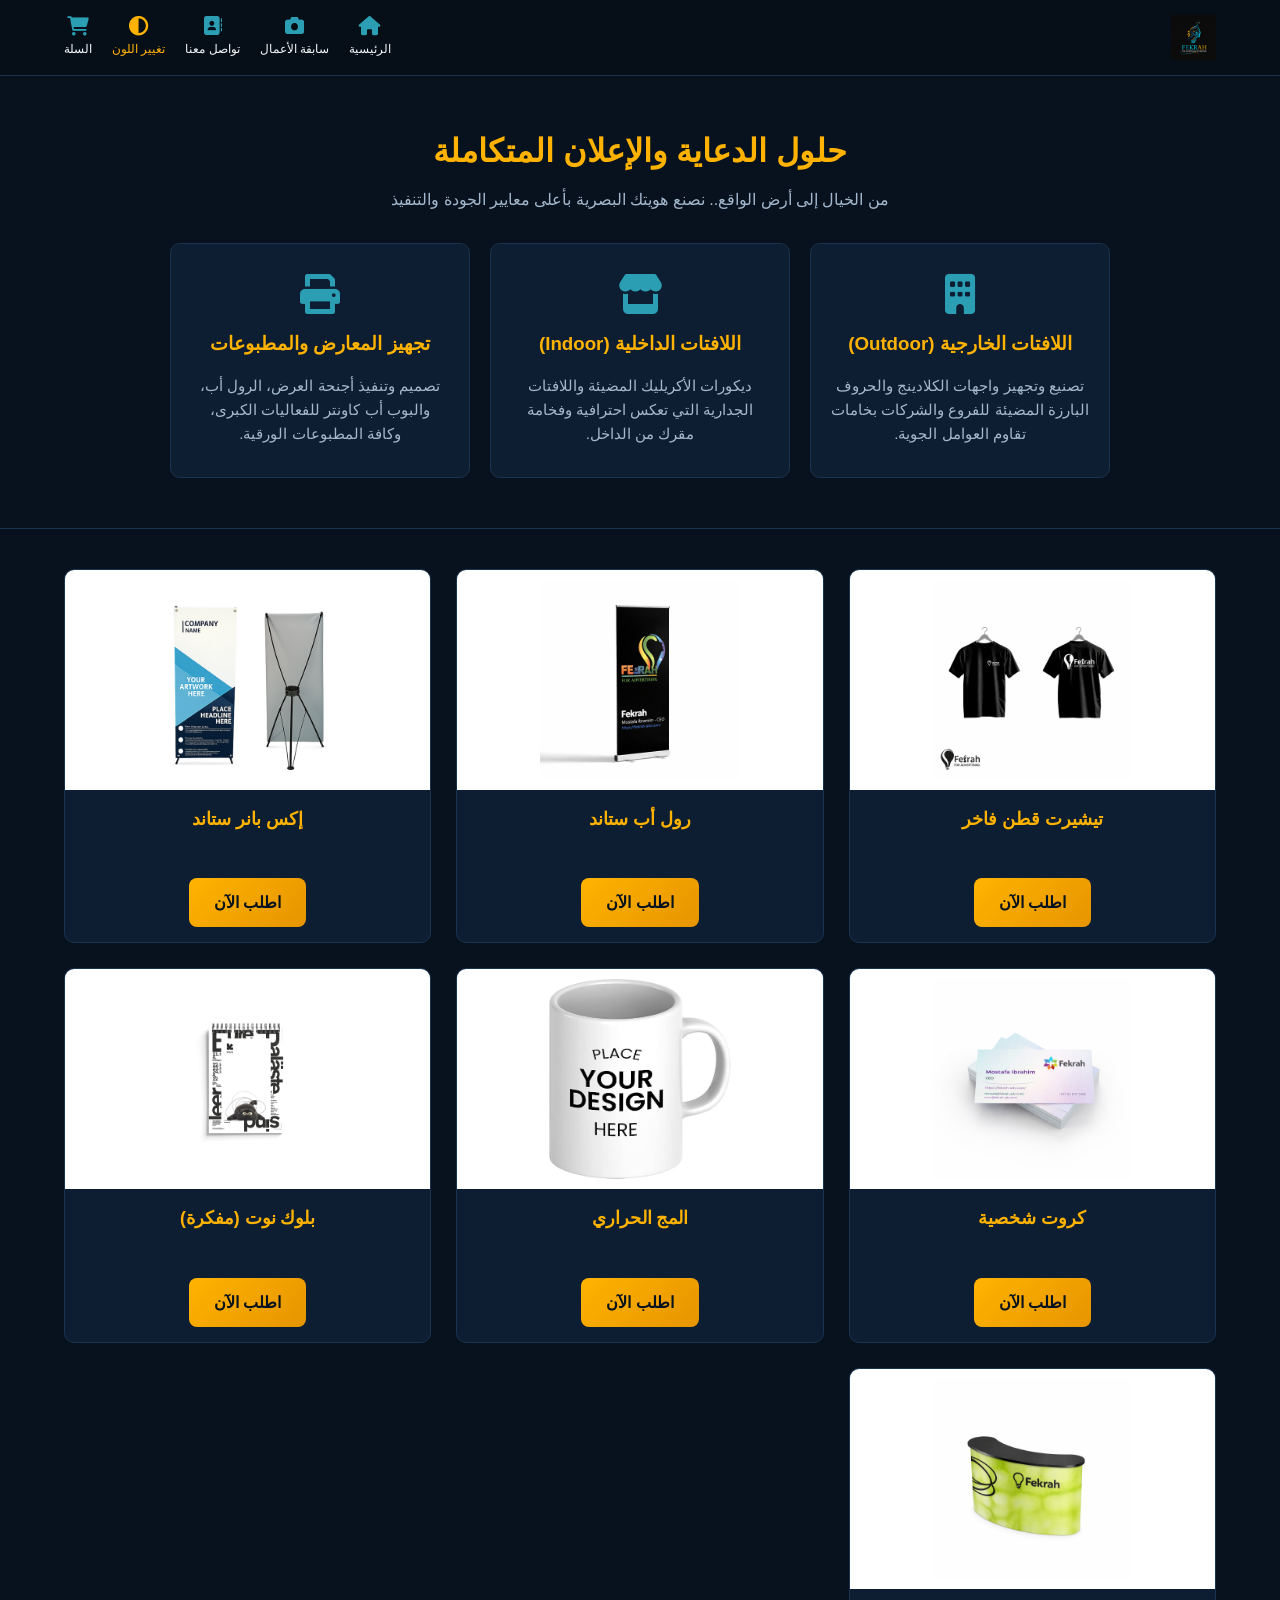
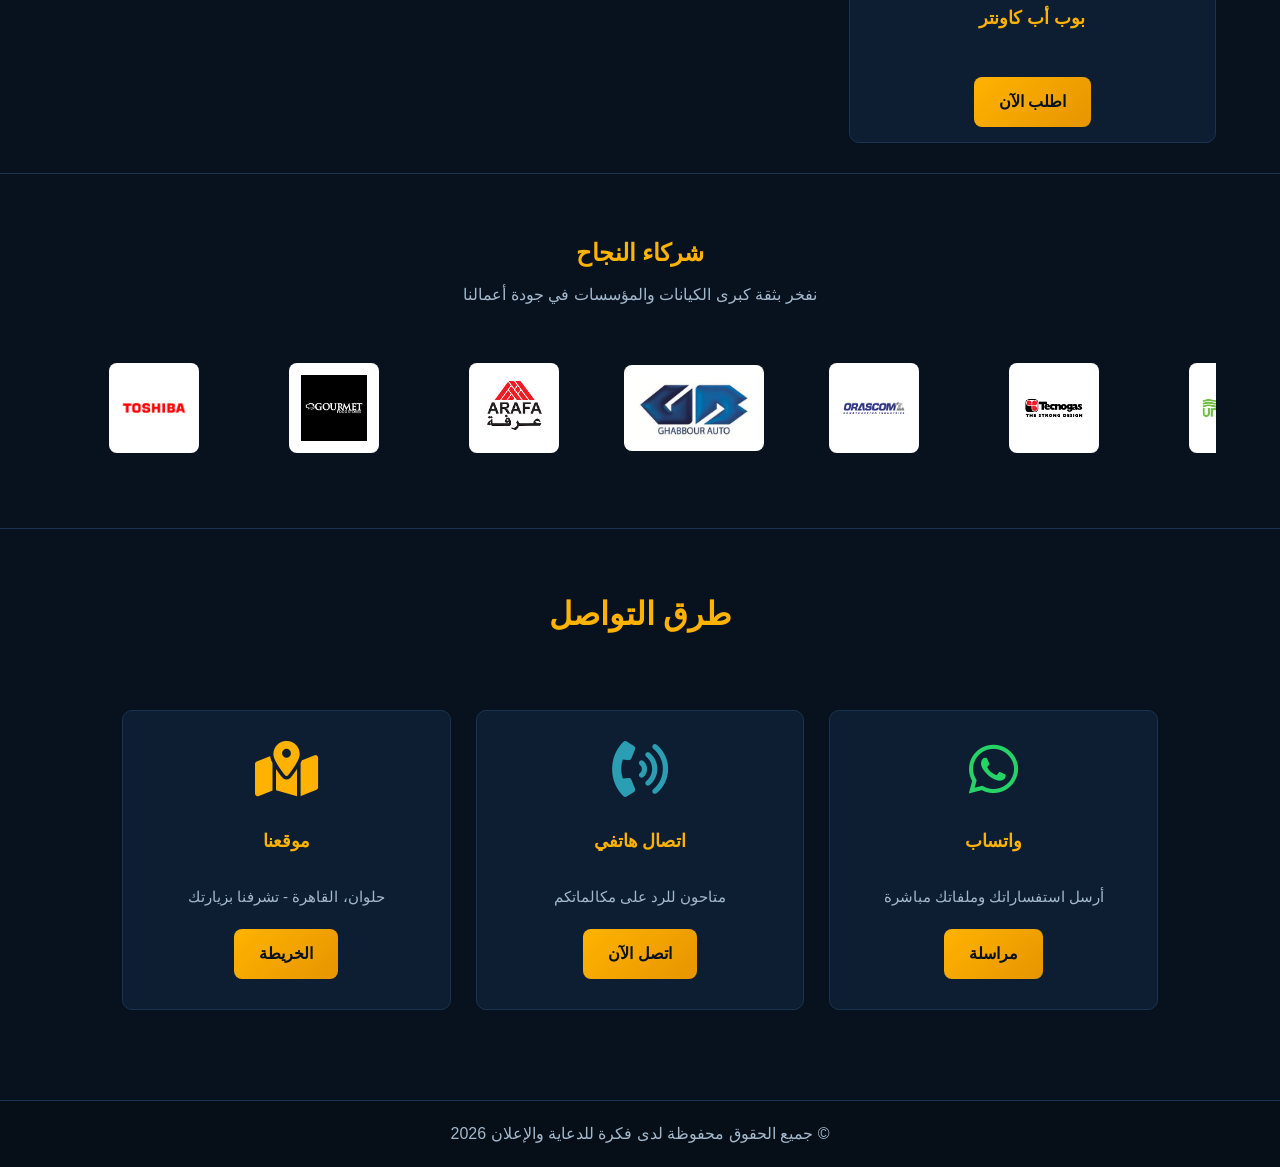
==== index.html @ 1bf5bb42 "Update index.html" ====
<!DOCTYPE html>
<html lang="ar" dir="rtl">
<head>
    <meta charset="UTF-8">
    <meta name="viewport" content="width=device-width, initial-scale=1.0">
    <meta name="description" content="فكرة للدعاية والإعلان - حلول متكاملة للافتات الخارجية، الداخلية، المطبوعات والهدايا الترويجية في حلوان.">
    <title>فكرة للدعاية والإعلان | حلوان</title>
    
    <link rel="icon" type="image/png" href="logo-main.png">
    
    <link rel="stylesheet" href="https://cdnjs.cloudflare.com/ajax/libs/font-awesome/6.0.0/css/all.min.css">
    <link rel="stylesheet" href="assets/styles/style.css">
    <style>
        :root {
            --bg-primary: #08121e;      /* كحلي ليلي فخم للخلفية الأساسية */
            --bg-card: #0d1e32;         /* أزرق ملكي داكن للبطاقات والأقسام */
            --border-color: #1a3350;    /* حدود كحلية متناسقة */
            --gold-main: #ffb300;       /* الذهبي العنبري للعناوين والأزرار */
            --gold-hover: #e09e00;      /* ذهبي أغمق عند التمرير */
            --teal-muted: #2b9eb3;      /* تركواز هادئ بديل النيون */
            --text-light: #f4f7f9;      /* أبيض مريح للنصوص */
            --text-muted: #a3b8cc;      /* رمادي مزرق للنصوص الفرعية */
        }

        /* سلاسة التمرير ومنع الانزياح الأفقي */
        html {
            scroll-behavior: smooth;
            max-width: 100%;
            overflow-x: hidden;
        }
        body {
            max-width: 100%;
            overflow-x: hidden;
            background-color: var(--bg-primary) !important;
            color: var(--text-light) !important;
        }

        /* الهيدر وشريط التنقل */
        .header {
            background-color: #060e17 !important;
            border-bottom: 1px solid var(--border-color) !important;
        }
        .nav-link {
            color: var(--text-light) !important;
            transition: 0.3s;
        }
        .nav-link i {
            color: var(--teal-muted) !important;
            transition: 0.3s;
        }
        .nav-link:hover, .nav-link:hover i {
            color: var(--gold-main) !important;
        }
        .cart-badge {
            background-color: var(--gold-main) !important;
            color: #08121e !important;
            font-weight: bold;
        }

        /* إصلاح عرض السلة الجانبية والهيدر على الموبايل */
        .cart-drawer {
            right: -100% !important;
            width: 320px;
            max-width: 85vw;
            background-color: var(--bg-card) !important;
            border-left: 1px solid var(--border-color) !important;
        }
        .cart-drawer.active {
            right: 0 !important;
        }
        @media (max-width: 600px) {
            .header {
                padding: 10px 3%;
            }
            .logo img {
                height: 32px !important;
            }
            .nav-group {
                gap: 10px !important;
            }
            .nav-link {
                font-size: 0.65rem !important;
            }
            .nav-link i {
                font-size: 1rem !important;
            }
        }

        /* تنسيق اللوجو في الهيدر */
        .logo img {
            height: 45px;
            width: auto;
            display: block;
        }

        /* تنسيقات قسم الخدمات الكبرى */
        .core-services {
            padding: 50px 5%;
            background: var(--bg-primary) !important;
            color: var(--text-light) !important;
            text-align: center;
            border-bottom: 1px solid var(--border-color) !important;
        }
        .core-services h2 {
            color: var(--gold-main) !important;
            margin-bottom: 10px;
            font-size: 2rem;
        }
        .core-services .services-container {
            display: flex;
            flex-wrap: wrap;
            justify-content: center;
            gap: 20px;
            margin-top: 30px;
        }
        .service-box, .card {
            background: var(--bg-card) !important;
            border: 1px solid var(--border-color) !important;
            border-radius: 10px;
            transition: 0.3s;
        }
        .service-box {
            padding: 30px 20px;
            width: 300px;
        }
        .service-box:hover, .card:hover {
            border-color: var(--gold-main) !important;
            transform: translateY(-5px);
            box-shadow: 0 8px 25px rgba(255, 179, 0, 0.12);
        }
        .service-box h3, .card h3 {
            color: var(--gold-main) !important;
            margin-bottom: 15px;
        }
        .service-box p, .card p {
            color: var(--text-muted) !important;
            font-size: 0.95rem;
            line-height: 1.6;
        }
        .service-box i {
            font-size: 2.5rem;
            color: var(--teal-muted) !important;
            margin-bottom: 15px;
            transition: 0.3s;
        }
        .service-box:hover i {
            color: var(--gold-main) !important;
        }

        /* الأزرار الرئيسية */
        .btn-main {
            background: linear-gradient(135deg, var(--gold-main), #e69500) !important;
            color: #08121e !important;
            font-weight: bold !important;
            border: none !important;
            transition: 0.3s !important;
        }
        .btn-main:hover {
            background: var(--teal-muted) !important;
            color: #ffffff !important;
        }

        /* ضبط حركة شريط شركاء النجاح */
        @keyframes marqueeClients {
            0% { transform: translateX(0); }
            100% { transform: translateX(-33.3333%); }
        }
        #clientsTrack {
            display: flex;
            width: max-content;
            animation: marqueeClients 25s linear infinite;
        }
        #clientsTrack:hover {
            animation-play-state: paused;
        }

        /* =========================================
           وضع الخلفية البيضاء (White Mode)
        ========================================= */
        body.white-mode, 
        body.white-mode section, 
        body.white-mode header, 
        body.white-mode footer, 
        body.white-mode .core-services,
        body.white-mode .cart-drawer {
            background-color: #f8fafc !important;
            color: #0d1e32 !important;
            border-color: #dce4ec !important;
        }
        body.white-mode .card,
        body.white-mode .service-box {
            background-color: #ffffff !important;
            border-color: #dce4ec !important;
            box-shadow: 0 4px 15px rgba(13, 30, 50, 0.06);
        }
        body.white-mode h2,
        body.white-mode h3 {
            color: #c78500 !important; /* ذهبي داكن مقروء على الأبيض */
        }
        body.white-mode p, 
        body.white-mode span, 
        body.white-mode .nav-link,
        body.white-mode .drawer-header h3,
        body.white-mode .drawer-header span {
            color: #0d1e32 !important;
        }
        body.white-mode #cartItemsList div {
            color: #0d1e32 !important;
            border-bottom-color: #e2e8f0 !important;
        }
    </style>
</head>
<body>

    <div id="cartOverlay" class="cart-overlay" onclick="UI.toggleCart(false)"></div>

    <header class="header">
        <div class="logo">
            <img src="logo-main.png" alt="فكرة للدعاية والإعلان">
        </div>
        <nav class="nav-group">
            <a href="index.html" class="nav-link">
                <i class="fas fa-home"></i>
                <span>الرئيسية</span>
            </a>
            <a href="gallery.html" class="nav-link">
                <i class="fas fa-camera"></i>
                <span>سابقة الأعمال</span>
            </a>
            <a href="index.html#contact-section" class="nav-link">
                <i class="fas fa-address-book"></i>
                <span>تواصل معنا</span>
            </a>
            <a onclick="toggleColor()" class="nav-link" style="cursor:pointer;">
                <i class="fas fa-adjust" style="color: #ffb300 !important;"></i>
                <span style="color: #ffb300 !important;">تغيير اللون</span>
            </a>
            <div onclick="UI.toggleCart(true)" style="cursor:pointer; position:relative;" class="nav-link">
                <i class="fas fa-shopping-cart"></i>
                <span id="cartBadge" class="cart-badge" style="display:none;">0</span>
                <span>السلة</span>
            </div>
        </nav>
    </header>

    <!-- قسم الخدمات الإعلانية الكبرى -->
    <section class="core-services">
        <h2>حلول الدعاية والإعلان المتكاملة</h2>
        <p style="color: #a3b8cc; margin-bottom: 30px;">من الخيال إلى أرض الواقع.. نصنع هويتك البصرية بأعلى معايير الجودة والتنفيذ</p>
        <div class="services-container">
            <div class="service-box">
                <i class="fas fa-building"></i>
                <h3>اللافتات الخارجية (Outdoor)</h3>
                <p>تصنيع وتجهيز واجهات الكلادينج والحروف البارزة المضيئة للفروع والشركات بخامات تقاوم العوامل الجوية.</p>
            </div>
            <div class="service-box">
                <i class="fas fa-store"></i>
                <h3>اللافتات الداخلية (Indoor)</h3>
                <p>ديكورات الأكريليك المضيئة واللافتات الجدارية التي تعكس احترافية وفخامة مقرك من الداخل.</p>
            </div>
            <div class="service-box">
                <i class="fas fa-print"></i>
                <h3>تجهيز المعارض والمطبوعات</h3>
                <p>تصميم وتنفيذ أجنحة العرض، الرول أب، والبوب أب كاونتر للفعاليات الكبرى، وكافة المطبوعات الورقية.</p>
            </div>
        </div>
    </section>

    <!-- قسم المنتجات والهدايا الترويجية -->
    <main id="productsGrid" class="grid" style="padding-top: 40px;">
    </main>

    <!-- قسم شركاء النجاح -->
    <section id="clients" style="padding:60px 5%; background:#08121e; color:#f4f7f9; border-top: 1px solid #1a3350; direction: ltr;">
      <h2 style="text-align:center; color:#ffb300; margin-bottom:10px; direction: rtl;">شركاء النجاح</h2>
      <p style="text-align:center; color:#a3b8cc; margin-bottom:40px; direction: rtl;">نفخر بثقة كبرى الكيانات والمؤسسات في جودة أعمالنا</p>
      <div class="clients-slider" style="overflow: hidden; width: 100%;">
        <div id="clientsTrack">
        </div>
      </div>
    </section>

    <!-- قسم طرق التواصل -->
    <section id="contact-section" style="padding: 60px 5%; background: #08121e; border-top: 1px solid #1a3350;">
        <h2 style="text-align: center; color: #ffb300; margin-bottom: 40px; font-size: 2rem;">طرق التواصل</h2>
        <div class="grid">
            <div class="card" style="padding: 30px; text-align: center;">
                <i class="fab fa-whatsapp" style="font-size: 3.5rem; color: #25d366; margin-bottom: 15px;"></i>
                <h3>واتساب</h3>
                <p style="margin-bottom: 20px;">أرسل استفساراتك وملفاتك مباشرة</p>
                <a href="https://wa.me/201111049778" class="btn-main" style="margin: 0 auto;">مراسلة</a>
            </div>
            <div class="card" style="padding: 30px; text-align: center;">
                <i class="fas fa-phone-volume" style="font-size: 3.5rem; color: #2b9eb3; margin-bottom: 15px;"></i>
                <h3>اتصال هاتفي</h3>
                <p style="margin-bottom: 20px;">متاحون للرد على مكالماتكم</p>
                <a href="tel:01111049778" class="btn-main" style="margin: 0 auto;">اتصل الآن</a>
            </div>
            <div class="card" style="padding: 30px; text-align: center;">
                <i class="fas fa-map-marked-alt" style="font-size: 3.5rem; color: #ffb300; margin-bottom: 15px;"></i>
                <h3>موقعنا</h3>
                <p style="margin-bottom: 20px;">حلوان، القاهرة - تشرفنا بزيارتك</p>
                <a href="https://maps.google.com" target="_blank" class="btn-main" style="margin: 0 auto;">الخريطة</a>
            </div>
        </div>
    </section>

    <div id="cartDrawer" class="cart-drawer">
        <div class="drawer-header" style="border-bottom: 1px solid #1a3350;">
            <h3 style="margin:0; color:#ffb300;">سلة الطلبات</h3>
            <span onclick="UI.toggleCart(false)" style="cursor:pointer; color:#f4f7f9; font-size: 2.5rem;">×</span>
        </div>
        <div id="cartItemsList" style="padding: 15px; overflow-y: auto; flex: 1;">
        </div>
        <div style="padding: 20px; border-top: 1px solid #1a3350;">
            <button onclick="window.location.href='checkout.html'" class="btn-main" style="width: 100%; margin:0;">إتمام الطلب</button>
        </div>
    </div>

    <footer style="padding:20px; text-align:center; background:#060e17; color:#a3b8cc; border-top: 1px solid #1a3350;">
      © جميع الحقوق محفوظة لدى فكرة للدعاية والإعلان 2026
    </footer>

    <script src="js/products.js"></script>
    <script src="js/ui.js"></script>
    <script src="js/cart.js"></script>
    <script src="js/api.js"></script>

    <script>
        function toggleColor() {
            document.body.classList.toggle('white-mode');
            localStorage.setItem('siteColor', document.body.classList.contains('white-mode') ? 'white' : 'dark');
        }

        if (localStorage.getItem('siteColor') === 'white') {
            document.body.classList.add('white-mode');
        }

        document.addEventListener('DOMContentLoaded', () => {
            if(typeof Cart !== 'undefined') Cart.init();
            
            const grid = document.getElementById('productsGrid');
            if(grid && typeof Products !== 'undefined') {
                Object.keys(Products).forEach(key => {
                    const p = Products[key];
                    grid.innerHTML += `
                        <div class="card">
                            <div class="card-img-container">
                                <img src="${p.images[0]}" alt="${p.name}">
                            </div>
                            <h3>${p.name}</h3>
                            <a href="product-details.html?type=${key}" class="btn-main">اطلب الآن</a>
                        </div>`;
                });
            }

            const track = document.getElementById('clientsTrack');
            if (track) {
                const clientFiles = [
                    'client2.png', 'client3.png', 'client4.png', 
                    'client5.png', 'client6.png', 'client10.png', 'client11.png'
                ];
                let logosHTML = '';
                clientFiles.forEach(file => {
                    logosHTML += `
                        <div class="client-logo" style="flex: 0 0 auto; width: 180px; padding: 15px; display: flex; align-items: center; justify-content: center;">
                            <img src="assets/images/${file}" 
                                 onerror="if(!this.dataset.root){this.dataset.root=1;this.src='${file}';}else{this.parentElement.style.display='none';}" 
                                 style="max-width: 140px; max-height: 90px; object-fit: contain; background: #fff; padding: 10px; border-radius: 8px;"
                                 alt="شريك نجاح">
                        </div>`;
                });
                track.innerHTML = logosHTML + logosHTML + logosHTML;
            }
        });
    </script>
</body>
</html>
---- assets/styles/style.css ----
/* الأساسيات */
* {
    margin: 0;
    padding: 0;
    box-sizing: border-box;
}

body {
    background-color: #000;
    color: #fff;
    font-family: 'Segoe UI', Tahoma, Geneva, Verdana, sans-serif;
    line-height: 1.6;
    overflow-x: hidden;
}

/* الهيدر */
.header {
    display: flex;
    justify-content: space-between;
    align-items: center;
    padding: 15px 5%;
    background: #111;
    position: sticky;
    top: 0;
    z-index: 5000;
    border-bottom: 1px solid #333;
}

.logo img {
    height: 45px;
}

.nav-group {
    display: flex;
    gap: 20px;
    align-items: center;
}

.nav-link {
    color: #fff;
    text-decoration: none;
    display: flex;
    flex-direction: column;
    align-items: center;
    font-size: 0.75rem;
    cursor: pointer;
    transition: 0.3s;
}

.nav-link i {
    font-size: 1.2rem;
    margin-bottom: 4px;
    color: #00bcd4;
}

.nav-link:hover {
    color: #00bcd4;
}

/* شبكة المنتجات والكروت */
.grid {
    display: grid;
    grid-template-columns: repeat(auto-fit, minmax(280px, 1fr));
    gap: 25px;
    padding: 30px 5%;
}

.card {
    background: #1a1a1a;
    border-radius: 12px;
    overflow: hidden;
    text-align: center;
    border: 1px solid #333;
    transition: transform 0.3s, border-color 0.3s;
}

.card:hover {
    transform: translateY(-5px);
    border-color: #00bcd4;
}

.card-img-container {
    background: #fff;
    height: 220px;
    display: flex;
    align-items: center;
    justify-content: center;
    padding: 10px;
}

.card-img-container img {
    max-height: 100%;
    max-width: 100%;
    object-fit: contain;
    transition: opacity 0.4s ease-in-out;
}

.card h3 {
    padding: 15px;
    margin: 0;
    font-size: 1.1rem;
    color: #fff;
}

/* الأزرار */
.btn-main {
    display: inline-block;
    background: #00bcd4;
    color: #000;
    text-decoration: none;
    padding: 12px 25px;
    margin: 15px;
    border-radius: 8px;
    font-weight: bold;
    border: none;
    cursor: pointer;
    transition: 0.3s;
}

.btn-main:hover {
    background: #fff;
    transform: scale(1.05);
}

/* --- السلة الجانبية --- */
.cart-drawer {
    position: fixed;
    top: 0;
    right: -350px;
    width: 320px;
    height: 100vh;
    background: #111;
    z-index: 10000 !important;
    transition: 0.4s cubic-bezier(0.4, 0, 0.2, 1);
    border-left: 1px solid #333;
    display: flex;
    flex-direction: column;
    box-shadow: -10px 0 20px rgba(0,0,0,0.8);
}

.cart-drawer.active {
    right: 0;
}

.cart-overlay {
    position: fixed;
    top: 0;
    left: 0;
    width: 100%;
    height: 100%;
    background: rgba(0,0,0,0.85);
    z-index: 9999;
    display: none;
}

.cart-overlay.active {
    display: block;
}

.drawer-header {
    padding: 20px;
    border-bottom: 1px solid #333;
    display: flex;
    justify-content: space-between;
    align-items: center;
}

.cart-badge {
    position: absolute;
    top: -8px;
    right: -8px;
    background: #ff4444;
    color: #fff;
    border-radius: 50%;
    padding: 2px 6px;
    font-size: 0.7rem;
    font-weight: bold;
    display: flex;
    justify-content: center;
    align-items: center;
    min-width: 18px;
}

/* المدخلات */
.input-field {
    width: 100%;
    padding: 12px;
    background: #000;
    border: 1px solid #333;
    color: #fff;
    border-radius: 8px;
    outline: none;
}

.input-field:focus {
    border-color: #00bcd4;
}

/* الفوتر القديم */
.fixed-footer {
    display: none !important;
}

/* قسم عملاؤنا */
.clients-slider {
    overflow: hidden;
    position: relative;
    width: 100%;
}

.slide-track {
    display: flex;
    animation: scroll 30s linear infinite;
}

.client-logo {
    flex: 0 0 33.3333%; /* يظهر 3 شعارات في العرض */
    display: flex;
    justify-content: center;
    align-items: center;
    padding: 10px;
    cursor: pointer;
    transition: transform 0.3s ease, border 0.3s ease;
}

.client-logo img {
    max-width: 80%;
    height: auto;
    border-radius: 6px;
    border: 2px solid transparent;
}

.client-logo.selected img {
    border: 2px solid #00bcd4;
    transform: scale(1.05);
}

@keyframes scroll {
    0% { transform: translateX(0); }
    100% { transform: translateX(-100%); } /* يتحرك نصف الطول لأن القائمة مكررة */
}

/* الاستجابة للهواتف */
@media (max-width: 600px) {
    .cart-drawer {
        width: 100%;
        right: -100%;
    }
    .grid {
        padding: 15px;
        gap: 15px;
    }
    .client-logo {
        flex: 0 0 50%; /* في الموبايل يظهر شعارين فقط */
    }
}
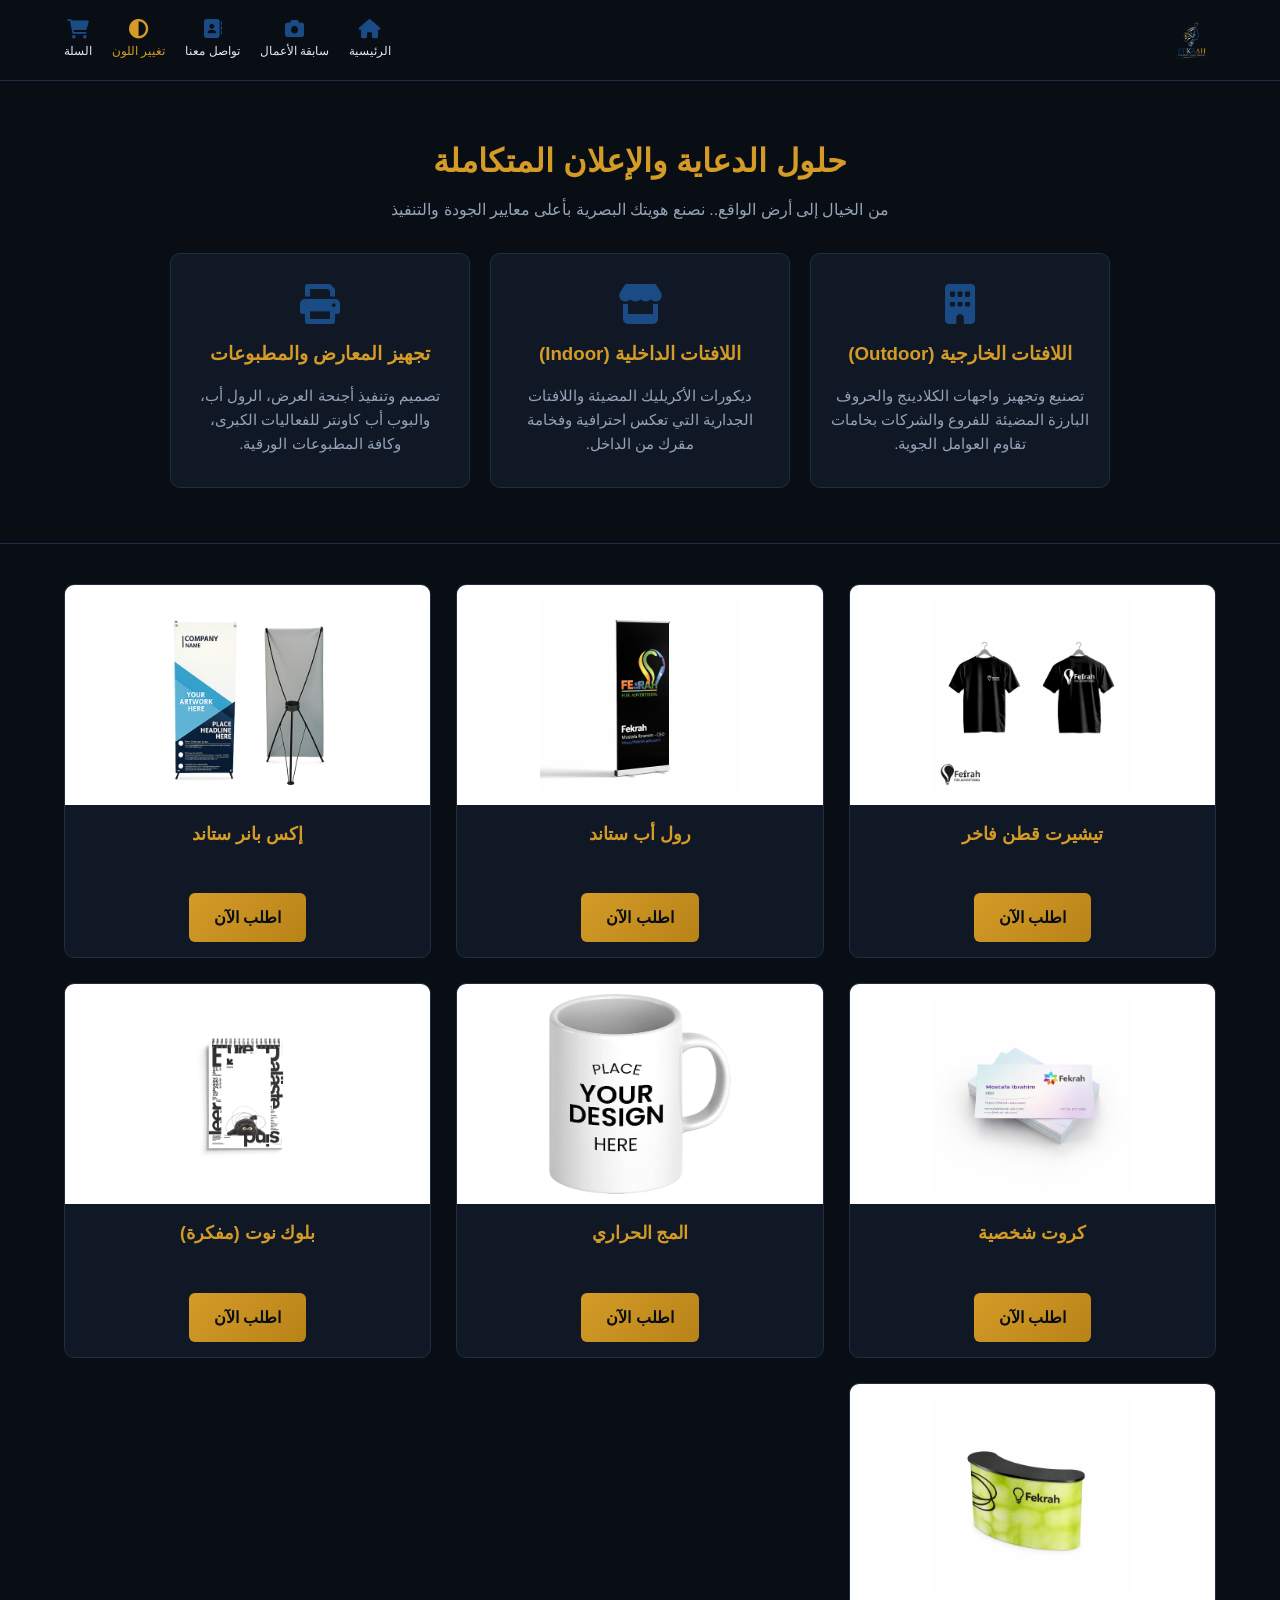
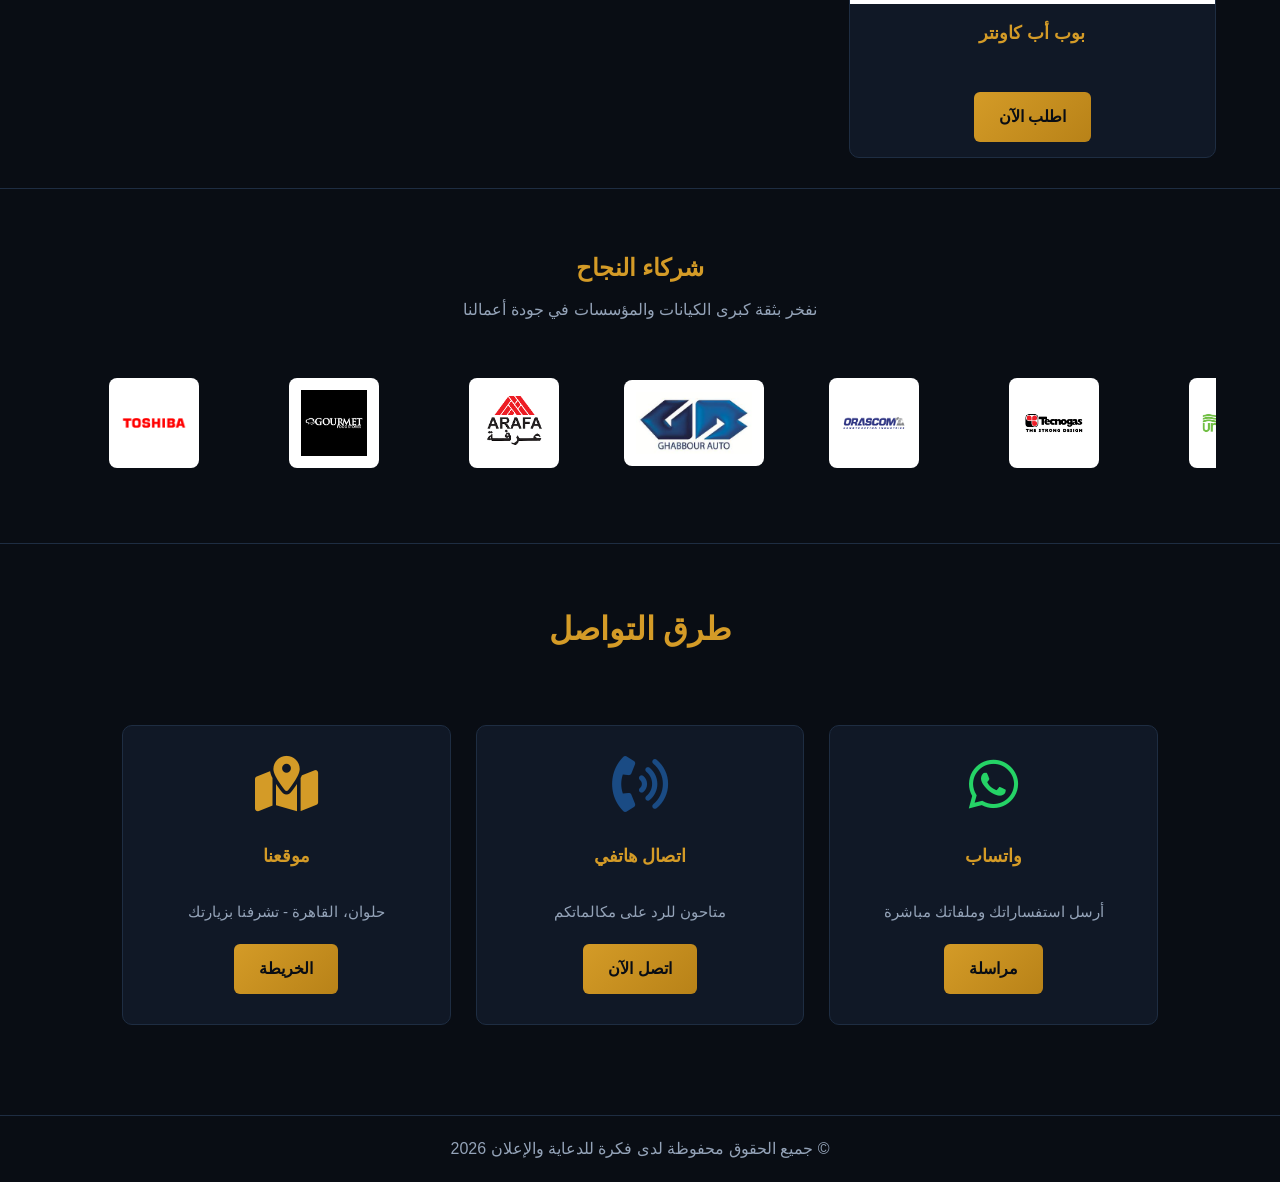
==== commit 950b1e0e: "Update index.html" ====
--- a/index.html
+++ b/index.html
@@ -12,14 +12,16 @@
     <link rel="stylesheet" href="assets/styles/style.css">
     <style>
         :root {
-            --bg-primary: #08121e;      /* كحلي ليلي فخم للخلفية الأساسية */
-            --bg-card: #0d1e32;         /* أزرق ملكي داكن للبطاقات والأقسام */
-            --border-color: #1a3350;    /* حدود كحلية متناسقة */
-            --gold-main: #ffb300;       /* الذهبي العنبري للعناوين والأزرار */
-            --gold-hover: #e09e00;      /* ذهبي أغمق عند التمرير */
-            --teal-muted: #2b9eb3;      /* تركواز هادئ بديل النيون */
-            --text-light: #f4f7f9;      /* أبيض مريح للنصوص */
-            --text-muted: #a3b8cc;      /* رمادي مزرق للنصوص الفرعية */
+            --bg-primary: #090d14;              /* أسود فحمي ملكي للخلفية الرئيسية */
+            --bg-card: #101826;                 /* كحلي ليلي عميق للبطاقات والأقسام */
+            --border-color: #1e2d42;            /* أزرق رمادي داكن للحدود والتظليل */
+            --gold-main: #d49b27;               /* ذهبي معدني دافئ للعناوين الرئيسية */
+            --gold-dark: #b88218;               /* درجة التدرج الذهبي للأزرار */
+            --text-primary: #e2e8f0;            /* أبيض بلاتيني ناعم للنصوص الأساسية */
+            --text-muted: #94a3b8;              /* فضي بلاتيني للنصوص الفرعية والوصف */
+            --royal-blue: #1a4b84;              /* أزرق ملكي متوسط للأيقونات */
+            --royal-hover: #2563eb;             /* أزرق ملكي للتفاعل عند التمرير */
+            --shadow-gold: rgba(212, 155, 39, 0.15); /* ظل ذهبي خفيف متوهج */
         }
 
         /* سلاسة التمرير ومنع الانزياح الأفقي */
@@ -32,20 +34,31 @@
             max-width: 100%;
             overflow-x: hidden;
             background-color: var(--bg-primary) !important;
-            color: var(--text-light) !important;
+            color: var(--text-primary) !important;
         }
 
         /* الهيدر وشريط التنقل */
         .header {
-            background-color: #060e17 !important;
+            background-color: var(--bg-primary) !important;
             border-bottom: 1px solid var(--border-color) !important;
         }
+        .logo {
+            display: flex;
+            align-items: center;
+        }
+        .logo img {
+            height: 50px;
+            width: auto;
+            display: block;
+            mix-blend-mode: lighten;
+            filter: contrast(1.05);
+        }
         .nav-link {
-            color: var(--text-light) !important;
+            color: var(--text-primary) !important;
             transition: 0.3s;
         }
         .nav-link i {
-            color: var(--teal-muted) !important;
+            color: var(--royal-blue) !important;
             transition: 0.3s;
         }
         .nav-link:hover, .nav-link:hover i {
@@ -53,11 +66,11 @@
         }
         .cart-badge {
             background-color: var(--gold-main) !important;
-            color: #08121e !important;
+            color: var(--bg-primary) !important;
             font-weight: bold;
         }
 
-        /* إصلاح عرض السلة الجانبية والهيدر على الموبايل */
+        /* السلة الجانبية */
         .cart-drawer {
             right: -100% !important;
             width: 320px;
@@ -73,7 +86,7 @@
                 padding: 10px 3%;
             }
             .logo img {
-                height: 32px !important;
+                height: 36px !important;
             }
             .nav-group {
                 gap: 10px !important;
@@ -86,18 +99,11 @@
             }
         }
 
-        /* تنسيق اللوجو في الهيدر */
-        .logo img {
-            height: 45px;
-            width: auto;
-            display: block;
-        }
-
         /* تنسيقات قسم الخدمات الكبرى */
         .core-services {
-            padding: 50px 5%;
-            background: var(--bg-primary) !important;
-            color: var(--text-light) !important;
+            padding: 55px 5%;
+            background-color: var(--bg-primary) !important;
+            color: var(--text-primary) !important;
             text-align: center;
             border-bottom: 1px solid var(--border-color) !important;
         }
@@ -114,10 +120,10 @@
             margin-top: 30px;
         }
         .service-box, .card {
-            background: var(--bg-card) !important;
+            background-color: var(--bg-card) !important;
             border: 1px solid var(--border-color) !important;
             border-radius: 10px;
-            transition: 0.3s;
+            transition: all 0.3s ease;
         }
         .service-box {
             padding: 30px 20px;
@@ -126,7 +132,7 @@
         .service-box:hover, .card:hover {
             border-color: var(--gold-main) !important;
             transform: translateY(-5px);
-            box-shadow: 0 8px 25px rgba(255, 179, 0, 0.12);
+            box-shadow: 0 8px 25px var(--shadow-gold) !important;
         }
         .service-box h3, .card h3 {
             color: var(--gold-main) !important;
@@ -139,7 +145,7 @@
         }
         .service-box i {
             font-size: 2.5rem;
-            color: var(--teal-muted) !important;
+            color: var(--royal-blue) !important;
             margin-bottom: 15px;
             transition: 0.3s;
         }
@@ -149,15 +155,17 @@
 
         /* الأزرار الرئيسية */
         .btn-main {
-            background: linear-gradient(135deg, var(--gold-main), #e69500) !important;
-            color: #08121e !important;
+            background: linear-gradient(135deg, var(--gold-main), var(--gold-dark)) !important;
+            color: var(--bg-primary) !important;
             font-weight: bold !important;
             border: none !important;
-            transition: 0.3s !important;
+            border-radius: 6px !important;
+            transition: 0.3s ease !important;
         }
         .btn-main:hover {
-            background: var(--teal-muted) !important;
+            background: linear-gradient(135deg, var(--royal-blue), var(--royal-hover)) !important;
             color: #ffffff !important;
+            box-shadow: 0 4px 15px rgba(37, 99, 235, 0.3) !important;
         }
 
         /* ضبط حركة شريط شركاء النجاح */
@@ -175,7 +183,7 @@
         }
 
         /* =========================================
-           وضع الخلفية البيضاء (White Mode)
+           الوضع النهاري (White Mode)
         ========================================= */
         body.white-mode, 
         body.white-mode section, 
@@ -184,28 +192,36 @@
         body.white-mode .core-services,
         body.white-mode .cart-drawer {
             background-color: #f8fafc !important;
-            color: #0d1e32 !important;
-            border-color: #dce4ec !important;
+            color: #0f172a !important;
+            border-color: #cbd5e1 !important;
         }
         body.white-mode .card,
         body.white-mode .service-box {
             background-color: #ffffff !important;
-            border-color: #dce4ec !important;
-            box-shadow: 0 4px 15px rgba(13, 30, 50, 0.06);
+            border-color: #cbd5e1 !important;
+            box-shadow: 0 4px 15px rgba(16, 24, 38, 0.08) !important;
         }
         body.white-mode h2,
         body.white-mode h3 {
-            color: #c78500 !important; /* ذهبي داكن مقروء على الأبيض */
+            color: #a67512 !important;
         }
         body.white-mode p, 
         body.white-mode span, 
         body.white-mode .nav-link,
         body.white-mode .drawer-header h3,
         body.white-mode .drawer-header span {
-            color: #0d1e32 !important;
+            color: #0f172a !important;
+        }
+        body.white-mode .logo {
+            background-color: var(--bg-primary);
+            padding: 4px 12px;
+            border-radius: 8px;
+        }
+        body.white-mode .logo img {
+            mix-blend-mode: normal;
         }
         body.white-mode #cartItemsList div {
-            color: #0d1e32 !important;
+            color: #0f172a !important;
             border-bottom-color: #e2e8f0 !important;
         }
     </style>
@@ -232,8 +248,8 @@
                 <span>تواصل معنا</span>
             </a>
             <a onclick="toggleColor()" class="nav-link" style="cursor:pointer;">
-                <i class="fas fa-adjust" style="color: #ffb300 !important;"></i>
-                <span style="color: #ffb300 !important;">تغيير اللون</span>
+                <i class="fas fa-adjust" style="color: #d49b27 !important;"></i>
+                <span style="color: #d49b27 !important;">تغيير اللون</span>
             </a>
             <div onclick="UI.toggleCart(true)" style="cursor:pointer; position:relative;" class="nav-link">
                 <i class="fas fa-shopping-cart"></i>
@@ -246,7 +262,7 @@
     <!-- قسم الخدمات الإعلانية الكبرى -->
     <section class="core-services">
         <h2>حلول الدعاية والإعلان المتكاملة</h2>
-        <p style="color: #a3b8cc; margin-bottom: 30px;">من الخيال إلى أرض الواقع.. نصنع هويتك البصرية بأعلى معايير الجودة والتنفيذ</p>
+        <p style="color: #94a3b8; margin-bottom: 30px;">من الخيال إلى أرض الواقع.. نصنع هويتك البصرية بأعلى معايير الجودة والتنفيذ</p>
         <div class="services-container">
             <div class="service-box">
                 <i class="fas fa-building"></i>
@@ -271,9 +287,9 @@
     </main>
 
     <!-- قسم شركاء النجاح -->
-    <section id="clients" style="padding:60px 5%; background:#08121e; color:#f4f7f9; border-top: 1px solid #1a3350; direction: ltr;">
-      <h2 style="text-align:center; color:#ffb300; margin-bottom:10px; direction: rtl;">شركاء النجاح</h2>
-      <p style="text-align:center; color:#a3b8cc; margin-bottom:40px; direction: rtl;">نفخر بثقة كبرى الكيانات والمؤسسات في جودة أعمالنا</p>
+    <section id="clients" style="padding:60px 5%; background:#090d14; color:#e2e8f0; border-top: 1px solid #1e2d42; direction: ltr;">
+      <h2 style="text-align:center; color:#d49b27; margin-bottom:10px; direction: rtl;">شركاء النجاح</h2>
+      <p style="text-align:center; color:#94a3b8; margin-bottom:40px; direction: rtl;">نفخر بثقة كبرى الكيانات والمؤسسات في جودة أعمالنا</p>
       <div class="clients-slider" style="overflow: hidden; width: 100%;">
         <div id="clientsTrack">
         </div>
@@ -281,8 +297,8 @@
     </section>
 
     <!-- قسم طرق التواصل -->
-    <section id="contact-section" style="padding: 60px 5%; background: #08121e; border-top: 1px solid #1a3350;">
-        <h2 style="text-align: center; color: #ffb300; margin-bottom: 40px; font-size: 2rem;">طرق التواصل</h2>
+    <section id="contact-section" style="padding: 60px 5%; background: #090d14; border-top: 1px solid #1e2d42;">
+        <h2 style="text-align: center; color: #d49b27; margin-bottom: 40px; font-size: 2rem;">طرق التواصل</h2>
         <div class="grid">
             <div class="card" style="padding: 30px; text-align: center;">
                 <i class="fab fa-whatsapp" style="font-size: 3.5rem; color: #25d366; margin-bottom: 15px;"></i>
@@ -291,13 +307,13 @@
                 <a href="https://wa.me/201111049778" class="btn-main" style="margin: 0 auto;">مراسلة</a>
             </div>
             <div class="card" style="padding: 30px; text-align: center;">
-                <i class="fas fa-phone-volume" style="font-size: 3.5rem; color: #2b9eb3; margin-bottom: 15px;"></i>
+                <i class="fas fa-phone-volume" style="font-size: 3.5rem; color: #1a4b84; margin-bottom: 15px;"></i>
                 <h3>اتصال هاتفي</h3>
                 <p style="margin-bottom: 20px;">متاحون للرد على مكالماتكم</p>
                 <a href="tel:01111049778" class="btn-main" style="margin: 0 auto;">اتصل الآن</a>
             </div>
             <div class="card" style="padding: 30px; text-align: center;">
-                <i class="fas fa-map-marked-alt" style="font-size: 3.5rem; color: #ffb300; margin-bottom: 15px;"></i>
+                <i class="fas fa-map-marked-alt" style="font-size: 3.5rem; color: #d49b27; margin-bottom: 15px;"></i>
                 <h3>موقعنا</h3>
                 <p style="margin-bottom: 20px;">حلوان، القاهرة - تشرفنا بزيارتك</p>
                 <a href="https://maps.google.com" target="_blank" class="btn-main" style="margin: 0 auto;">الخريطة</a>
@@ -306,18 +322,18 @@
     </section>
 
     <div id="cartDrawer" class="cart-drawer">
-        <div class="drawer-header" style="border-bottom: 1px solid #1a3350;">
-            <h3 style="margin:0; color:#ffb300;">سلة الطلبات</h3>
-            <span onclick="UI.toggleCart(false)" style="cursor:pointer; color:#f4f7f9; font-size: 2.5rem;">×</span>
+        <div class="drawer-header" style="border-bottom: 1px solid #1e2d42;">
+            <h3 style="margin:0; color:#d49b27;">سلة الطلبات</h3>
+            <span onclick="UI.toggleCart(false)" style="cursor:pointer; color:#e2e8f0; font-size: 2.5rem;">×</span>
         </div>
         <div id="cartItemsList" style="padding: 15px; overflow-y: auto; flex: 1;">
         </div>
-        <div style="padding: 20px; border-top: 1px solid #1a3350;">
+        <div style="padding: 20px; border-top: 1px solid #1e2d42;">
             <button onclick="window.location.href='checkout.html'" class="btn-main" style="width: 100%; margin:0;">إتمام الطلب</button>
         </div>
     </div>
 
-    <footer style="padding:20px; text-align:center; background:#060e17; color:#a3b8cc; border-top: 1px solid #1a3350;">
+    <footer style="padding:20px; text-align:center; background:#090d14; color:#94a3b8; border-top: 1px solid #1e2d42;">
       © جميع الحقوق محفوظة لدى فكرة للدعاية والإعلان 2026
     </footer>
 
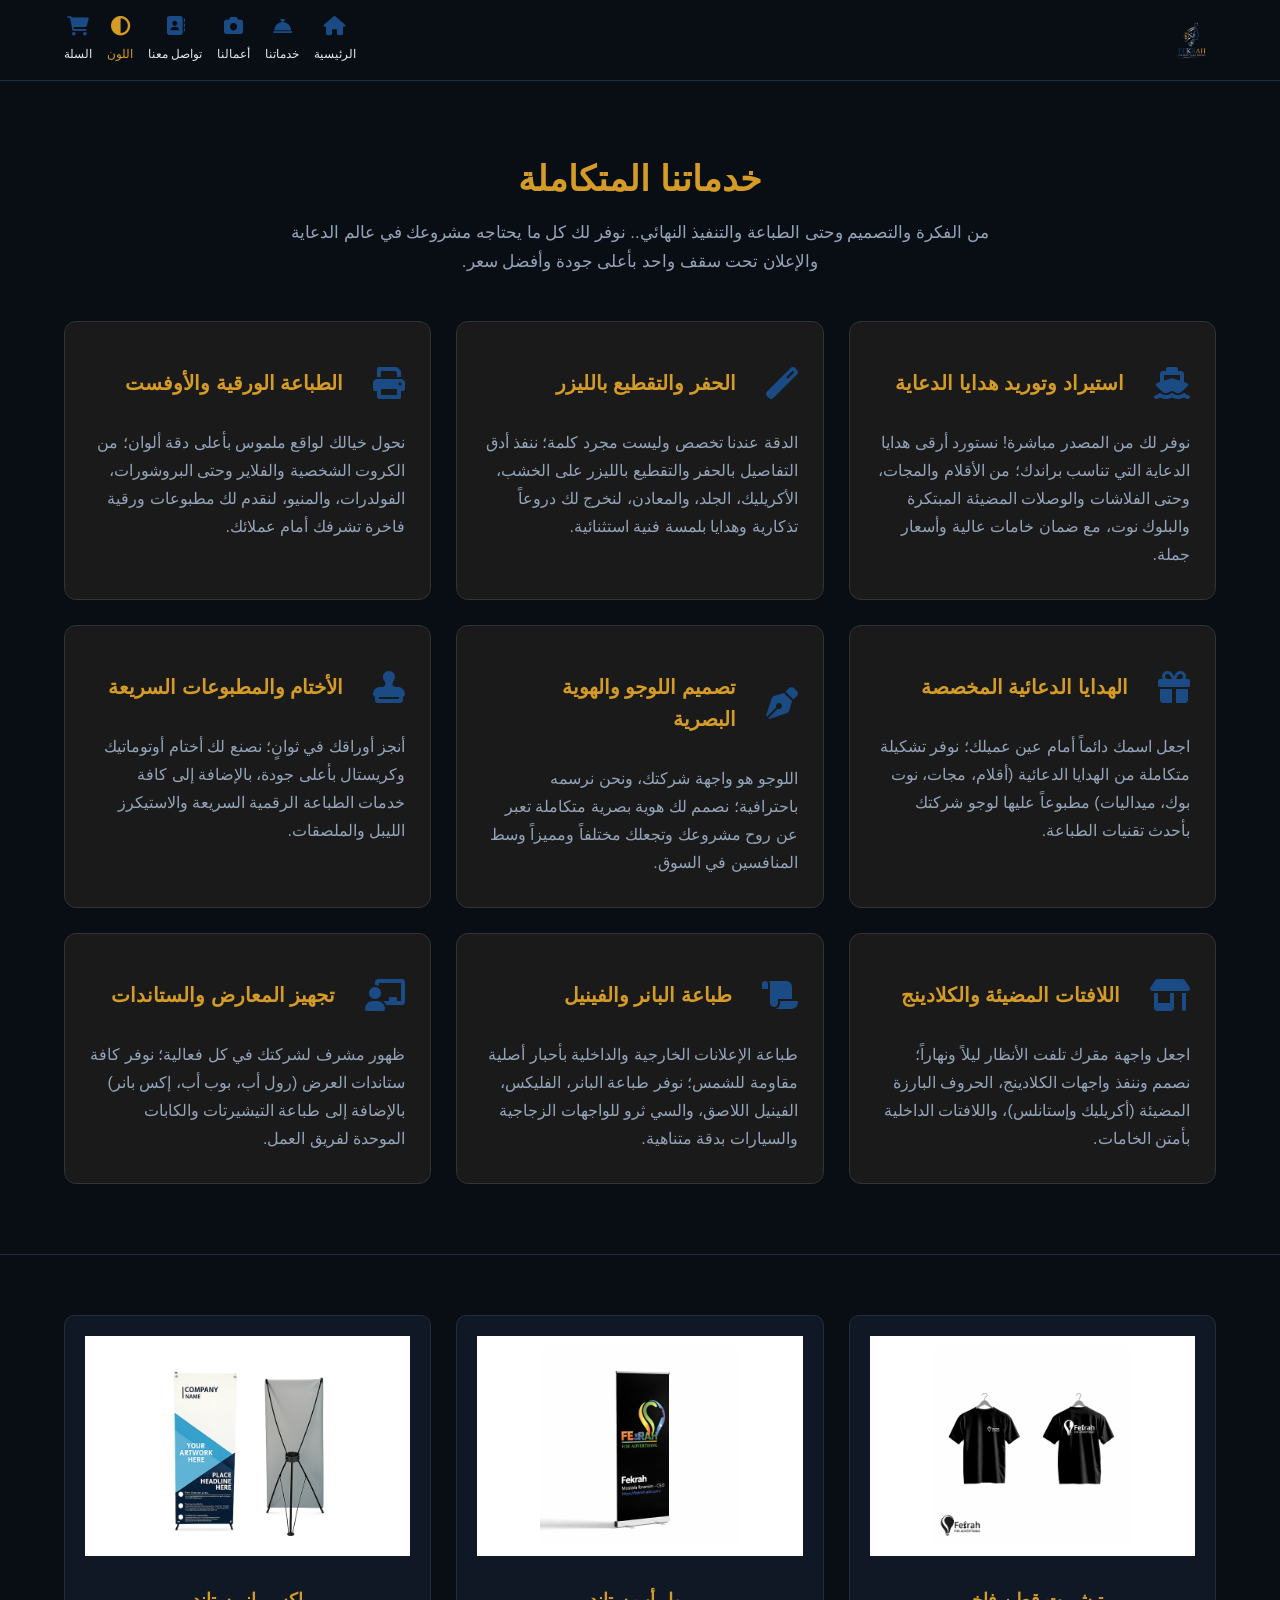
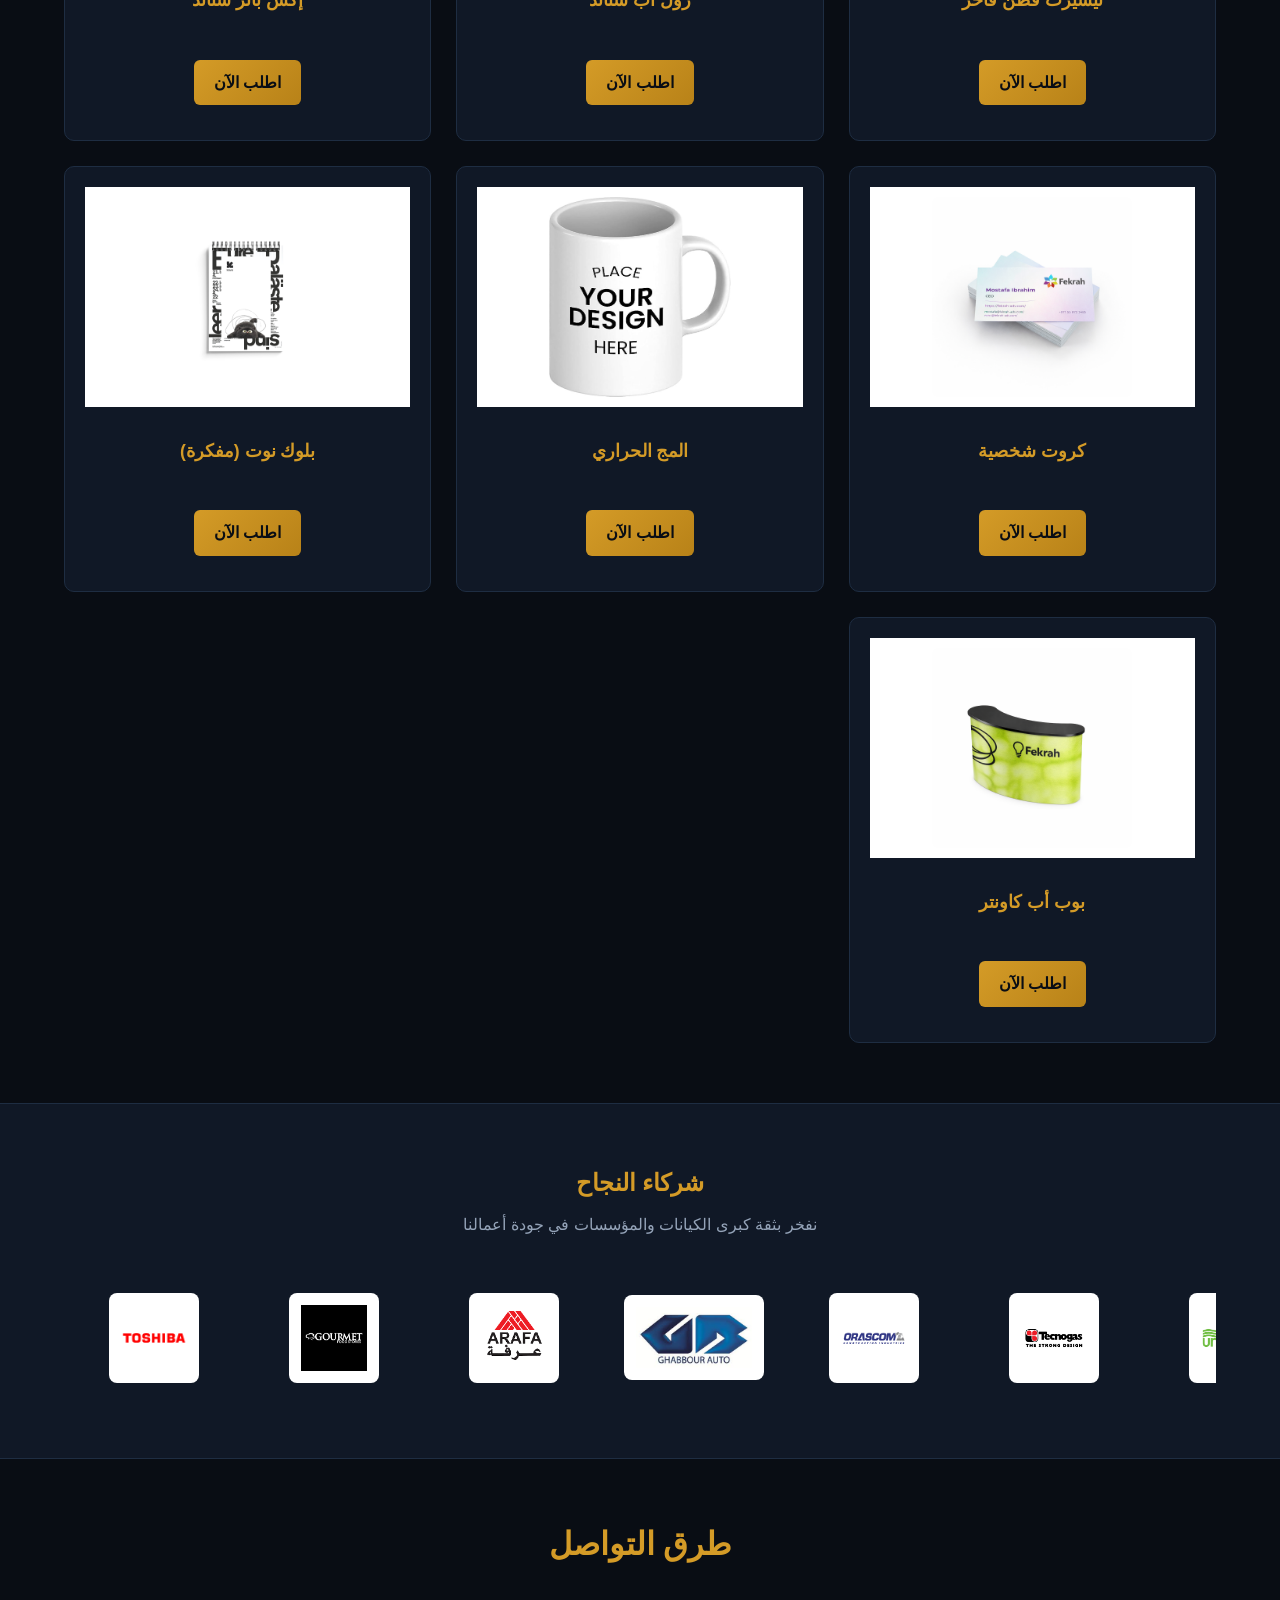
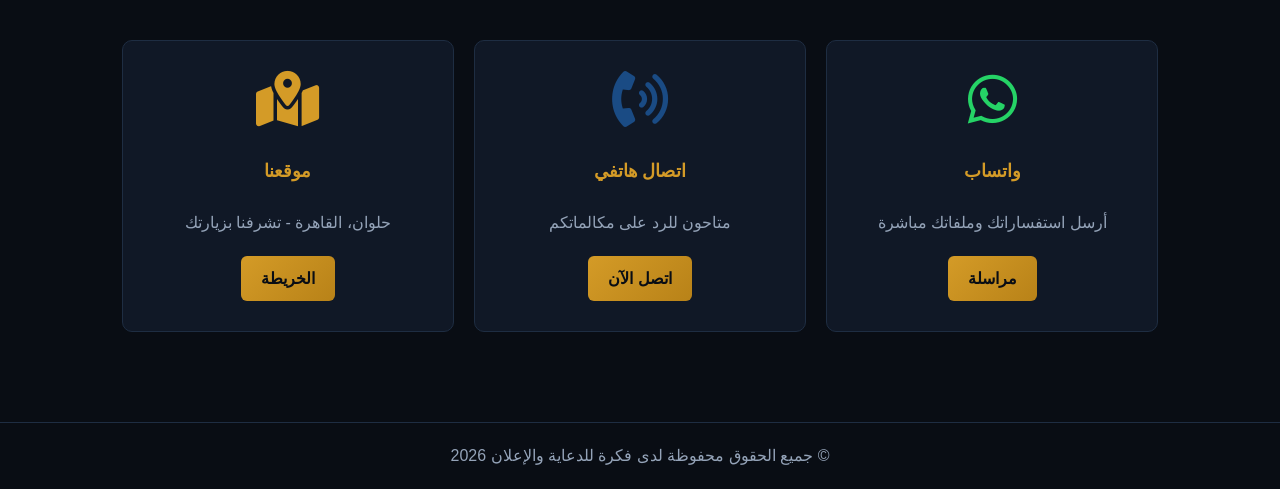
==== commit cefe5200: "Update index.html" ====
--- a/index.html
+++ b/index.html
@@ -46,6 +46,7 @@
             display: flex;
             align-items: center;
         }
+        /* كود دمج اللوجو وإخفاء الخلفية السوداء */
         .logo img {
             height: 50px;
             width: auto;
@@ -53,9 +54,18 @@
             mix-blend-mode: lighten;
             filter: contrast(1.05);
         }
+        .nav-group {
+            display: flex;
+            gap: 15px;
+            align-items: center;
+        }
         .nav-link {
             color: var(--text-primary) !important;
             transition: 0.3s;
+            text-decoration: none;
+            display: flex;
+            align-items: center;
+            gap: 5px;
         }
         .nav-link i {
             color: var(--royal-blue) !important;
@@ -81,7 +91,7 @@
         .cart-drawer.active {
             right: 0 !important;
         }
-        @media (max-width: 600px) {
+        @media (max-width: 768px) {
             .header {
                 padding: 10px 3%;
             }
@@ -95,62 +105,8 @@
                 font-size: 0.65rem !important;
             }
             .nav-link i {
-                font-size: 1rem !important;
-            }
-        }
-
-        /* تنسيقات قسم الخدمات الكبرى */
-        .core-services {
-            padding: 55px 5%;
-            background-color: var(--bg-primary) !important;
-            color: var(--text-primary) !important;
-            text-align: center;
-            border-bottom: 1px solid var(--border-color) !important;
-        }
-        .core-services h2 {
-            color: var(--gold-main) !important;
-            margin-bottom: 10px;
-            font-size: 2rem;
-        }
-        .core-services .services-container {
-            display: flex;
-            flex-wrap: wrap;
-            justify-content: center;
-            gap: 20px;
-            margin-top: 30px;
-        }
-        .service-box, .card {
-            background-color: var(--bg-card) !important;
-            border: 1px solid var(--border-color) !important;
-            border-radius: 10px;
-            transition: all 0.3s ease;
-        }
-        .service-box {
-            padding: 30px 20px;
-            width: 300px;
-        }
-        .service-box:hover, .card:hover {
-            border-color: var(--gold-main) !important;
-            transform: translateY(-5px);
-            box-shadow: 0 8px 25px var(--shadow-gold) !important;
-        }
-        .service-box h3, .card h3 {
-            color: var(--gold-main) !important;
-            margin-bottom: 15px;
-        }
-        .service-box p, .card p {
-            color: var(--text-muted) !important;
-            font-size: 0.95rem;
-            line-height: 1.6;
-        }
-        .service-box i {
-            font-size: 2.5rem;
-            color: var(--royal-blue) !important;
-            margin-bottom: 15px;
-            transition: 0.3s;
-        }
-        .service-box:hover i {
-            color: var(--gold-main) !important;
+                font-size: 0.9rem !important;
+            }
         }
 
         /* الأزرار الرئيسية */
@@ -160,26 +116,15 @@
             font-weight: bold !important;
             border: none !important;
             border-radius: 6px !important;
+            padding: 10px 20px !important;
             transition: 0.3s ease !important;
+            text-decoration: none;
+            display: inline-block;
         }
         .btn-main:hover {
             background: linear-gradient(135deg, var(--royal-blue), var(--royal-hover)) !important;
             color: #ffffff !important;
             box-shadow: 0 4px 15px rgba(37, 99, 235, 0.3) !important;
-        }
-
-        /* ضبط حركة شريط شركاء النجاح */
-        @keyframes marqueeClients {
-            0% { transform: translateX(0); }
-            100% { transform: translateX(-33.3333%); }
-        }
-        #clientsTrack {
-            display: flex;
-            width: max-content;
-            animation: marqueeClients 25s linear infinite;
-        }
-        #clientsTrack:hover {
-            animation-play-state: paused;
         }
 
         /* =========================================
@@ -232,24 +177,31 @@
 
     <header class="header">
         <div class="logo">
-            <img src="logo-main.png" alt="فكرة للدعاية والإعلان">
+            <!-- كود اللوجو الذكي الذي يبحث عن كل الامتدادات تلقائياً -->
+            <img src="logo-main.png" 
+                 onerror="if(!this.dataset.step){this.dataset.step=1;this.src='logo-main.jpeg';}else if(this.dataset.step==1){this.dataset.step=2;this.src='logo-main.jpg';}else if(this.dataset.step==2){this.dataset.step=3;this.src='assets/images/logo-main.png';}" 
+                 alt="فكرة للدعاية والإعلان">
         </div>
         <nav class="nav-group">
             <a href="index.html" class="nav-link">
                 <i class="fas fa-home"></i>
                 <span>الرئيسية</span>
             </a>
+            <a href="#our-services" class="nav-link">
+                <i class="fas fa-concierge-bell"></i>
+                <span>خدماتنا</span>
+            </a>
             <a href="gallery.html" class="nav-link">
                 <i class="fas fa-camera"></i>
-                <span>سابقة الأعمال</span>
+                <span>أعمالنا</span>
             </a>
-            <a href="index.html#contact-section" class="nav-link">
+            <a href="#contact-section" class="nav-link">
                 <i class="fas fa-address-book"></i>
                 <span>تواصل معنا</span>
             </a>
             <a onclick="toggleColor()" class="nav-link" style="cursor:pointer;">
                 <i class="fas fa-adjust" style="color: #d49b27 !important;"></i>
-                <span style="color: #d49b27 !important;">تغيير اللون</span>
+                <span style="color: #d49b27 !important;">اللون</span>
             </a>
             <div onclick="UI.toggleCart(true)" style="cursor:pointer; position:relative;" class="nav-link">
                 <i class="fas fa-shopping-cart"></i>
@@ -259,81 +211,162 @@
         </nav>
     </header>
 
-    <!-- قسم الخدمات الإعلانية الكبرى -->
-    <section class="core-services">
-        <h2>حلول الدعاية والإعلان المتكاملة</h2>
-        <p style="color: #94a3b8; margin-bottom: 30px;">من الخيال إلى أرض الواقع.. نصنع هويتك البصرية بأعلى معايير الجودة والتنفيذ</p>
-        <div class="services-container">
-            <div class="service-box">
-                <i class="fas fa-building"></i>
-                <h3>اللافتات الخارجية (Outdoor)</h3>
-                <p>تصنيع وتجهيز واجهات الكلادينج والحروف البارزة المضيئة للفروع والشركات بخامات تقاوم العوامل الجوية.</p>
-            </div>
-            <div class="service-box">
-                <i class="fas fa-store"></i>
-                <h3>اللافتات الداخلية (Indoor)</h3>
-                <p>ديكورات الأكريليك المضيئة واللافتات الجدارية التي تعكس احترافية وفخامة مقرك من الداخل.</p>
-            </div>
-            <div class="service-box">
-                <i class="fas fa-print"></i>
-                <h3>تجهيز المعارض والمطبوعات</h3>
-                <p>تصميم وتنفيذ أجنحة العرض، الرول أب، والبوب أب كاونتر للفعاليات الكبرى، وكافة المطبوعات الورقية.</p>
-            </div>
+    <!-- قسم خدماتنا المتكاملة -->
+    <section id="our-services" class="core-services" style="padding: 70px 5%; background-color: var(--bg-primary); border-bottom: 1px solid var(--border-color);">
+        <h2 style="color: var(--gold-main); font-size: 2.2rem; margin-bottom: 12px; text-align: center;">خدماتنا المتكاملة</h2>
+        <p style="color: var(--text-muted); max-width: 700px; margin: 0 auto 45px auto; font-size: 1.05rem; line-height: 1.7; text-align: center;">
+            من الفكرة والتصميم وحتى الطباعة والتنفيذ النهائي.. نوفر لك كل ما يحتاجه مشروعك في عالم الدعاية والإعلان تحت سقف واحد بأعلى جودة وأفضل سعر.
+        </p>
+
+        <div class="services-container" style="display: grid; grid-template-columns: repeat(auto-fit, minmax(300px, 1fr)); gap: 25px; max-width: 1250px; margin: 0 auto;">
+            
+            <div class="service-box card" style="text-align: right; padding: 30px 25px;">
+                <div style="display: flex; align-items: center; gap: 15px; margin-bottom: 15px;">
+                    <i class="fas fa-ship" style="font-size: 2rem; color: var(--royal-blue);"></i>
+                    <h3 style="margin: 0; font-size: 1.25rem; color: var(--gold-main);">استيراد وتوريد هدايا الدعاية</h3>
+                </div>
+                <p style="margin: 0; line-height: 1.75; color: var(--text-muted);">
+                    نوفر لك من المصدر مباشرة! نستورد أرقى هدايا الدعاية التي تناسب براندك؛ من الأقلام والمجات، وحتى الفلاشات والوصلات المضيئة المبتكرة والبلوك نوت، مع ضمان خامات عالية وأسعار جملة.
+                </p>
+            </div>
+
+            <div class="service-box card" style="text-align: right; padding: 30px 25px;">
+                <div style="display: flex; align-items: center; gap: 15px; margin-bottom: 15px;">
+                    <i class="fas fa-magic" style="font-size: 2rem; color: var(--royal-blue);"></i>
+                    <h3 style="margin: 0; font-size: 1.25rem; color: var(--gold-main);">الحفر والتقطيع بالليزر</h3>
+                </div>
+                <p style="margin: 0; line-height: 1.75; color: var(--text-muted);">
+                    الدقة عندنا تخصص وليست مجرد كلمة؛ ننفذ أدق التفاصيل بالحفر والتقطيع بالليزر على الخشب، الأكريليك، الجلد، والمعادن، لنخرج لك دروعاً تذكارية وهدايا بلمسة فنية استثنائية.
+                </p>
+            </div>
+
+            <div class="service-box card" style="text-align: right; padding: 30px 25px;">
+                <div style="display: flex; align-items: center; gap: 15px; margin-bottom: 15px;">
+                    <i class="fas fa-print" style="font-size: 2rem; color: var(--royal-blue);"></i>
+                    <h3 style="margin: 0; font-size: 1.25rem; color: var(--gold-main);">الطباعة الورقية والأوفست</h3>
+                </div>
+                <p style="margin: 0; line-height: 1.75; color: var(--text-muted);">
+                    نحول خيالك لواقع ملموس بأعلى دقة ألوان؛ من الكروت الشخصية والفلاير وحتى البروشورات، الفولدرات، والمنيو، لنقدم لك مطبوعات ورقية فاخرة تشرفك أمام عملائك.
+                </p>
+            </div>
+
+            <div class="service-box card" style="text-align: right; padding: 30px 25px;">
+                <div style="display: flex; align-items: center; gap: 15px; margin-bottom: 15px;">
+                    <i class="fas fa-gift" style="font-size: 2rem; color: var(--royal-blue);"></i>
+                    <h3 style="margin: 0; font-size: 1.25rem; color: var(--gold-main);">الهدايا الدعائية المخصصة</h3>
+                </div>
+                <p style="margin: 0; line-height: 1.75; color: var(--text-muted);">
+                    اجعل اسمك دائماً أمام عين عميلك؛ نوفر تشكيلة متكاملة من الهدايا الدعائية (أقلام، مجات، نوت بوك، ميداليات) مطبوعاً عليها لوجو شركتك بأحدث تقنيات الطباعة.
+                </p>
+            </div>
+
+            <div class="service-box card" style="text-align: right; padding: 30px 25px;">
+                <div style="display: flex; align-items: center; gap: 15px; margin-bottom: 15px;">
+                    <i class="fas fa-pen-nib" style="font-size: 2rem; color: var(--royal-blue);"></i>
+                    <h3 style="margin: 0; font-size: 1.25rem; color: var(--gold-main);">تصميم اللوجو والهوية البصرية</h3>
+                </div>
+                <p style="margin: 0; line-height: 1.75; color: var(--text-muted);">
+                    اللوجو هو واجهة شركتك، ونحن نرسمه باحترافية؛ نصمم لك هوية بصرية متكاملة تعبر عن روح مشروعك وتجعلك مختلفاً ومميزاً وسط المنافسين في السوق.
+                </p>
+            </div>
+
+            <div class="service-box card" style="text-align: right; padding: 30px 25px;">
+                <div style="display: flex; align-items: center; gap: 15px; margin-bottom: 15px;">
+                    <i class="fas fa-stamp" style="font-size: 2rem; color: var(--royal-blue);"></i>
+                    <h3 style="margin: 0; font-size: 1.25rem; color: var(--gold-main);">الأختام والمطبوعات السريعة</h3>
+                </div>
+                <p style="margin: 0; line-height: 1.75; color: var(--text-muted);">
+                    أنجز أوراقك في ثوانٍ؛ نصنع لك أختام أوتوماتيك وكريستال بأعلى جودة، بالإضافة إلى كافة خدمات الطباعة الرقمية السريعة والاستيكرز الليبل والملصقات.
+                </p>
+            </div>
+
+            <div class="service-box card" style="text-align: right; padding: 30px 25px;">
+                <div style="display: flex; align-items: center; gap: 15px; margin-bottom: 15px;">
+                    <i class="fas fa-store-alt" style="font-size: 2rem; color: var(--royal-blue);"></i>
+                    <h3 style="margin: 0; font-size: 1.25rem; color: var(--gold-main);">اللافتات المضيئة والكلادينج</h3>
+                </div>
+                <p style="margin: 0; line-height: 1.75; color: var(--text-muted);">
+                    اجعل واجهة مقرك تلفت الأنظار ليلاً ونهاراً؛ نصمم وننفذ واجهات الكلادينج، الحروف البارزة المضيئة (أكريليك وإستانلس)، واللافتات الداخلية بأمتن الخامات.
+                </p>
+            </div>
+
+            <div class="service-box card" style="text-align: right; padding: 30px 25px;">
+                <div style="display: flex; align-items: center; gap: 15px; margin-bottom: 15px;">
+                    <i class="fas fa-scroll" style="font-size: 2rem; color: var(--royal-blue);"></i>
+                    <h3 style="margin: 0; font-size: 1.25rem; color: var(--gold-main);">طباعة البانر والفينيل</h3>
+                </div>
+                <p style="margin: 0; line-height: 1.75; color: var(--text-muted);">
+                    طباعة الإعلانات الخارجية والداخلية بأحبار أصلية مقاومة للشمس؛ نوفر طباعة البانر، الفليكس، الفينيل اللاصق، والسي ثرو للواجهات الزجاجية والسيارات بدقة متناهية.
+                </p>
+            </div>
+
+            <div class="service-box card" style="text-align: right; padding: 30px 25px;">
+                <div style="display: flex; align-items: center; gap: 15px; margin-bottom: 15px;">
+                    <i class="fas fa-chalkboard-teacher" style="font-size: 2rem; color: var(--royal-blue);"></i>
+                    <h3 style="margin: 0; font-size: 1.25rem; color: var(--gold-main);">تجهيز المعارض والستاندات</h3>
+                </div>
+                <p style="margin: 0; line-height: 1.75; color: var(--text-muted);">
+                    ظهور مشرف لشركتك في كل فعالية؛ نوفر كافة ستاندات العرض (رول أب، بوب أب، إكس بانر) بالإضافة إلى طباعة التيشيرتات والكابات الموحدة لفريق العمل.
+                </p>
+            </div>
+
         </div>
     </section>
 
-    <!-- قسم المنتجات والهدايا الترويجية -->
-    <main id="productsGrid" class="grid" style="padding-top: 40px;">
+    <!-- قسم المنتجات (يتم تحميله ديناميكياً) -->
+    <main id="productsGrid" class="grid" style="padding: 60px 5%; background-color: var(--bg-primary);">
     </main>
 
     <!-- قسم شركاء النجاح -->
-    <section id="clients" style="padding:60px 5%; background:#090d14; color:#e2e8f0; border-top: 1px solid #1e2d42; direction: ltr;">
-      <h2 style="text-align:center; color:#d49b27; margin-bottom:10px; direction: rtl;">شركاء النجاح</h2>
-      <p style="text-align:center; color:#94a3b8; margin-bottom:40px; direction: rtl;">نفخر بثقة كبرى الكيانات والمؤسسات في جودة أعمالنا</p>
+    <section id="clients" style="padding:60px 5%; background-color: var(--bg-card); color: var(--text-primary); border-top: 1px solid var(--border-color); direction: ltr;">
+      <h2 style="text-align:center; color: var(--gold-main); margin-bottom:10px; direction: rtl;">شركاء النجاح</h2>
+      <p style="text-align:center; color: var(--text-muted); margin-bottom:40px; direction: rtl;">نفخر بثقة كبرى الكيانات والمؤسسات في جودة أعمالنا</p>
       <div class="clients-slider" style="overflow: hidden; width: 100%;">
-        <div id="clientsTrack">
+        <div id="clientsTrack" style="display: flex; width: max-content; animation: marqueeClients 25s linear infinite;">
         </div>
       </div>
     </section>
 
     <!-- قسم طرق التواصل -->
-    <section id="contact-section" style="padding: 60px 5%; background: #090d14; border-top: 1px solid #1e2d42;">
-        <h2 style="text-align: center; color: #d49b27; margin-bottom: 40px; font-size: 2rem;">طرق التواصل</h2>
-        <div class="grid">
-            <div class="card" style="padding: 30px; text-align: center;">
+    <section id="contact-section" style="padding: 60px 5%; background-color: var(--bg-primary); border-top: 1px solid var(--border-color);">
+        <h2 style="text-align: center; color: var(--gold-main); margin-bottom: 40px; font-size: 2rem;">طرق التواصل</h2>
+        <div class="grid" style="display: grid; grid-template-columns: repeat(auto-fit, minmax(250px, 1fr)); gap: 20px;">
+            <div class="card" style="padding: 30px; text-align: center; background-color: var(--bg-card); border: 1px solid var(--border-color); border-radius: 10px;">
                 <i class="fab fa-whatsapp" style="font-size: 3.5rem; color: #25d366; margin-bottom: 15px;"></i>
-                <h3>واتساب</h3>
-                <p style="margin-bottom: 20px;">أرسل استفساراتك وملفاتك مباشرة</p>
+                <h3 style="color: var(--gold-main); margin-bottom: 10px;">واتساب</h3>
+                <p style="color: var(--text-muted); margin-bottom: 20px;">أرسل استفساراتك وملفاتك مباشرة</p>
                 <a href="https://wa.me/201111049778" class="btn-main" style="margin: 0 auto;">مراسلة</a>
             </div>
-            <div class="card" style="padding: 30px; text-align: center;">
-                <i class="fas fa-phone-volume" style="font-size: 3.5rem; color: #1a4b84; margin-bottom: 15px;"></i>
-                <h3>اتصال هاتفي</h3>
-                <p style="margin-bottom: 20px;">متاحون للرد على مكالماتكم</p>
+            <div class="card" style="padding: 30px; text-align: center; background-color: var(--bg-card); border: 1px solid var(--border-color); border-radius: 10px;">
+                <i class="fas fa-phone-volume" style="font-size: 3.5rem; color: var(--royal-blue); margin-bottom: 15px;"></i>
+                <h3 style="color: var(--gold-main); margin-bottom: 10px;">اتصال هاتفي</h3>
+                <p style="color: var(--text-muted); margin-bottom: 20px;">متاحون للرد على مكالماتكم</p>
                 <a href="tel:01111049778" class="btn-main" style="margin: 0 auto;">اتصل الآن</a>
             </div>
-            <div class="card" style="padding: 30px; text-align: center;">
-                <i class="fas fa-map-marked-alt" style="font-size: 3.5rem; color: #d49b27; margin-bottom: 15px;"></i>
-                <h3>موقعنا</h3>
-                <p style="margin-bottom: 20px;">حلوان، القاهرة - تشرفنا بزيارتك</p>
-                <a href="https://maps.google.com" target="_blank" class="btn-main" style="margin: 0 auto;">الخريطة</a>
+            <div class="card" style="padding: 30px; text-align: center; background-color: var(--bg-card); border: 1px solid var(--border-color); border-radius: 10px;">
+                <i class="fas fa-map-marked-alt" style="font-size: 3.5rem; color: var(--gold-main); margin-bottom: 15px;"></i>
+                <h3 style="color: var(--gold-main); margin-bottom: 10px;">موقعنا</h3>
+                <p style="color: var(--text-muted); margin-bottom: 20px;">حلوان، القاهرة - تشرفنا بزيارتك</p>
+                <!-- تم تحديث رابط الخريطة الجديد هنا -->
+                <a href="https://maps.app.goo.gl/KJwTh8bToaBd5Nvs7?g_st=aw" target="_blank" class="btn-main" style="margin: 0 auto;">الخريطة</a>
             </div>
         </div>
     </section>
 
+    <!-- السلة الجانبية -->
     <div id="cartDrawer" class="cart-drawer">
-        <div class="drawer-header" style="border-bottom: 1px solid #1e2d42;">
-            <h3 style="margin:0; color:#d49b27;">سلة الطلبات</h3>
-            <span onclick="UI.toggleCart(false)" style="cursor:pointer; color:#e2e8f0; font-size: 2.5rem;">×</span>
-        </div>
-        <div id="cartItemsList" style="padding: 15px; overflow-y: auto; flex: 1;">
-        </div>
-        <div style="padding: 20px; border-top: 1px solid #1e2d42;">
+        <div class="drawer-header" style="border-bottom: 1px solid var(--border-color); padding: 20px; display: flex; justify-content: space-between; align-items: center;">
+            <h3 style="margin:0; color: var(--gold-main);">سلة الطلبات</h3>
+            <span onclick="UI.toggleCart(false)" style="cursor:pointer; color: var(--text-primary); font-size: 2rem;">&times;</span>
+        </div>
+        <div id="cartItemsList" style="padding: 15px; overflow-y: auto; height: calc(100vh - 160px);">
+        </div>
+        <div style="padding: 20px; border-top: 1px solid var(--border-color); position: absolute; bottom: 0; width: 100%; background: inherit;">
             <button onclick="window.location.href='checkout.html'" class="btn-main" style="width: 100%; margin:0;">إتمام الطلب</button>
         </div>
     </div>
 
-    <footer style="padding:20px; text-align:center; background:#090d14; color:#94a3b8; border-top: 1px solid #1e2d42;">
+    <footer style="padding:20px; text-align:center; background-color: var(--bg-primary); color: var(--text-muted); border-top: 1px solid var(--border-color);">
       © جميع الحقوق محفوظة لدى فكرة للدعاية والإعلان 2026
     </footer>
 
@@ -343,6 +376,7 @@
     <script src="js/api.js"></script>
 
     <script>
+        // دالة تغيير اللون (الوضع الليلي والنهاري)
         function toggleColor() {
             document.body.classList.toggle('white-mode');
             localStorage.setItem('siteColor', document.body.classList.contains('white-mode') ? 'white' : 'dark');
@@ -353,23 +387,26 @@
         }
 
         document.addEventListener('DOMContentLoaded', () => {
+            // تهيئة السلة
             if(typeof Cart !== 'undefined') Cart.init();
             
+            // جلب وعرض المنتجات الديناميكية
             const grid = document.getElementById('productsGrid');
             if(grid && typeof Products !== 'undefined') {
                 Object.keys(Products).forEach(key => {
                     const p = Products[key];
                     grid.innerHTML += `
-                        <div class="card">
-                            <div class="card-img-container">
-                                <img src="${p.images[0]}" alt="${p.name}">
+                        <div class="card" style="background-color: var(--bg-card); border: 1px solid var(--border-color); border-radius: 10px; padding: 20px; text-align: center;">
+                            <div class="card-img-container" style="margin-bottom: 15px;">
+                                <img src="${p.images[0]}" alt="${p.name}" style="max-width: 100%; border-radius: 8px;">
                             </div>
-                            <h3>${p.name}</h3>
+                            <h3 style="color: var(--gold-main); margin-bottom: 15px;">${p.name}</h3>
                             <a href="product-details.html?type=${key}" class="btn-main">اطلب الآن</a>
                         </div>`;
                 });
             }
 
+            // تهيئة شريط عملاء وشركاء النجاح
             const track = document.getElementById('clientsTrack');
             if (track) {
                 const clientFiles = [
@@ -386,6 +423,7 @@
                                  alt="شريك نجاح">
                         </div>`;
                 });
+                // تكرار اللوجوهات لضمان استمرار شريط التمرير بدون تقطيع
                 track.innerHTML = logosHTML + logosHTML + logosHTML;
             }
         });
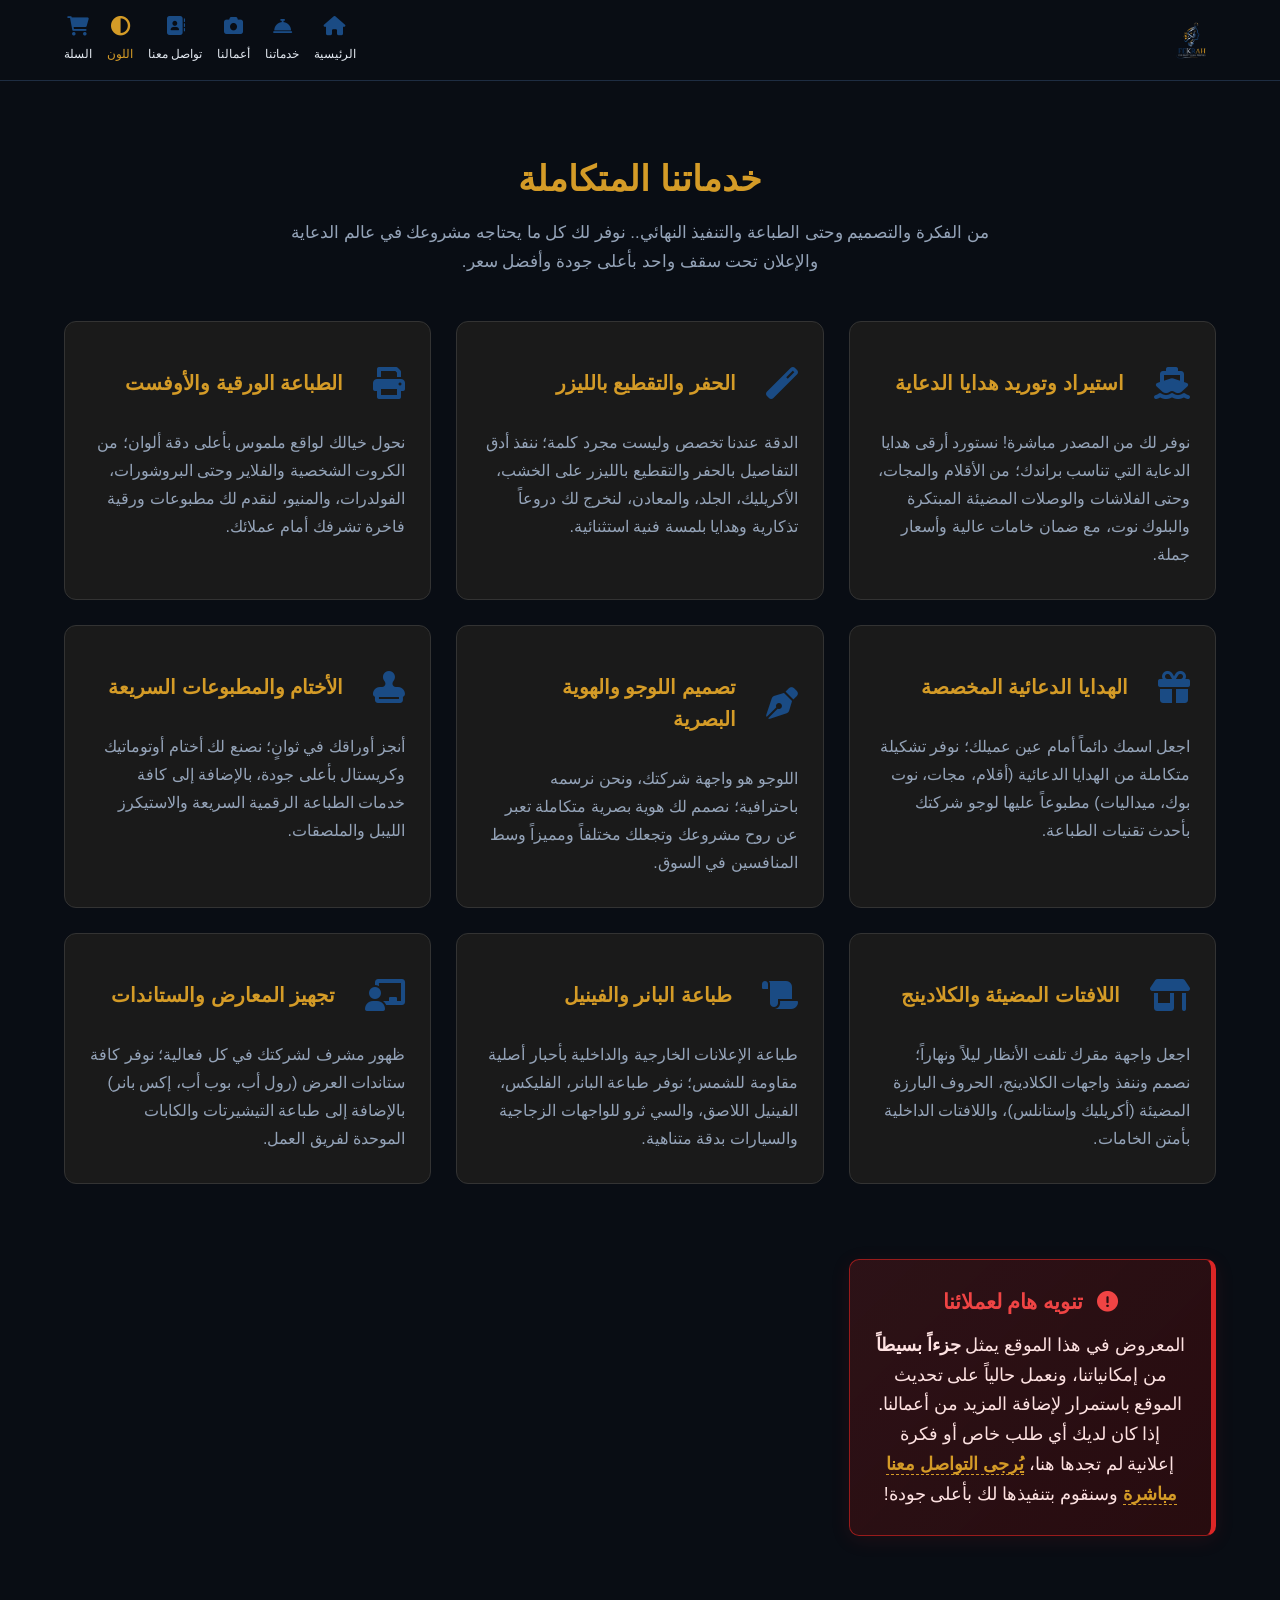
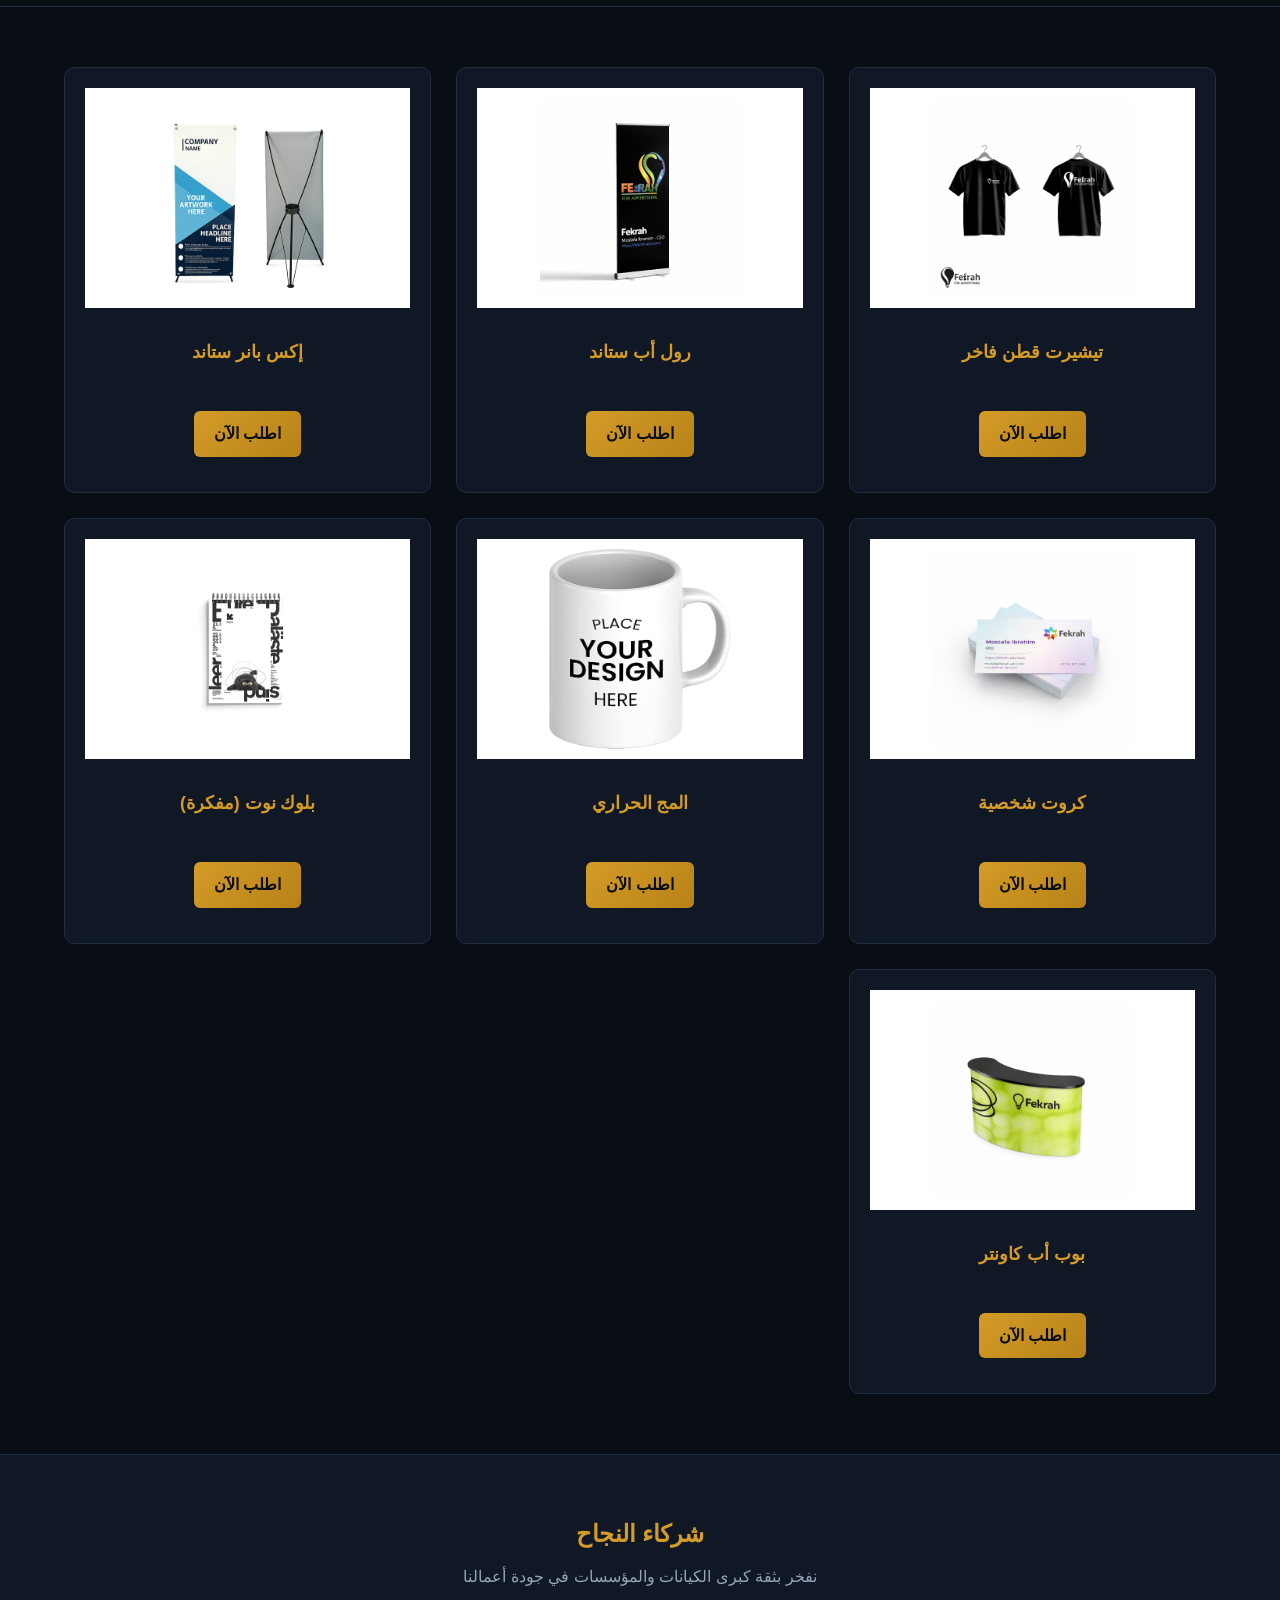
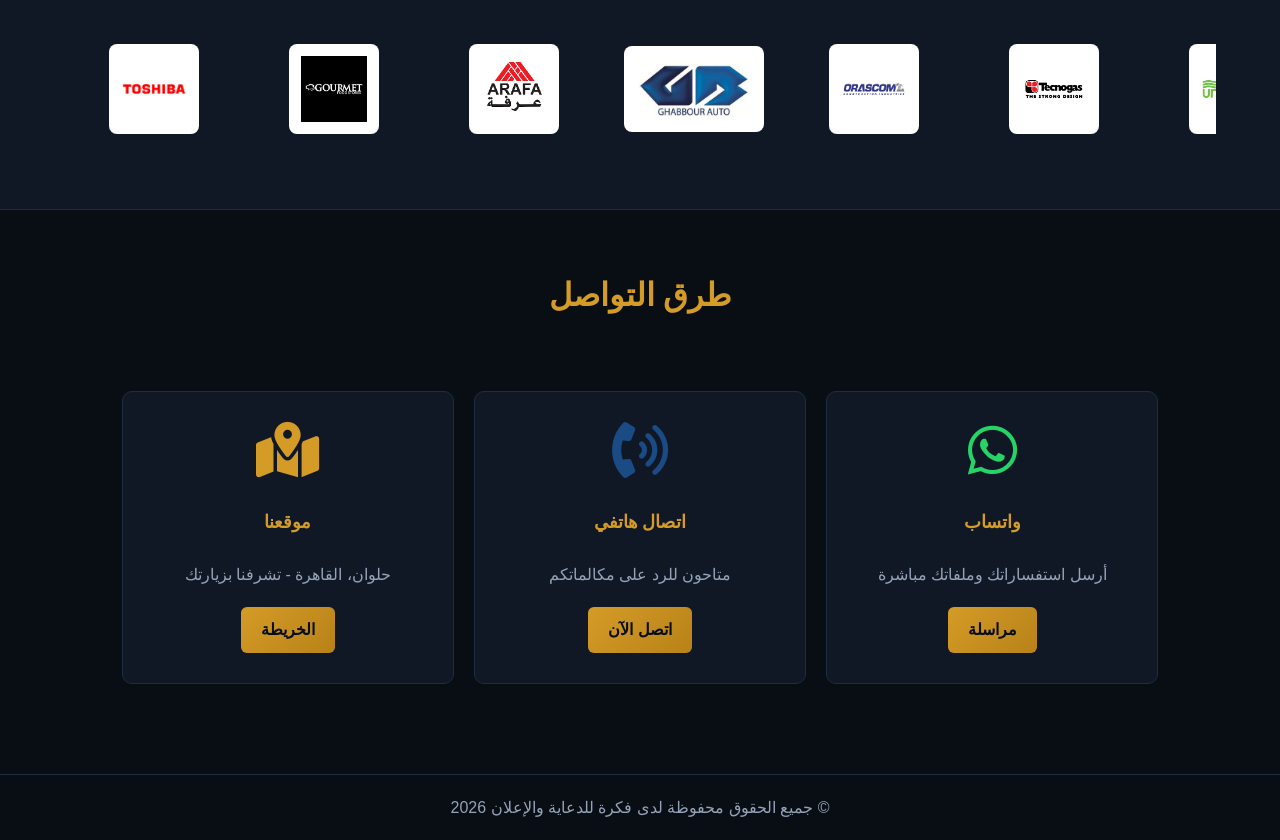
==== commit a1545a6e: "Update index.html" ====
--- a/index.html
+++ b/index.html
@@ -309,7 +309,17 @@
                     ظهور مشرف لشركتك في كل فعالية؛ نوفر كافة ستاندات العرض (رول أب، بوب أب، إكس بانر) بالإضافة إلى طباعة التيشيرتات والكابات الموحدة لفريق العمل.
                 </p>
             </div>
-
+<!-- تنويه هام باللون الأحمر العميق -->
+        <div style="max-width: 900px; margin: 50px auto 0; padding: 25px; background: linear-gradient(135deg, rgba(127, 29, 29, 0.3), rgba(69, 10, 10, 0.5)); border: 1px solid #991b1b; border-right: 5px solid #dc2626; border-radius: 10px; text-align: center; box-shadow: 0 4px 20px rgba(220, 38, 38, 0.1);">
+            <h4 style="color: #ef4444; font-size: 1.3rem; margin-bottom: 12px; font-weight: bold;">
+                <i class="fas fa-exclamation-circle" style="margin-left: 8px;"></i> تنويه هام لعملائنا
+            </h4>
+            <p style="color: #fee2e2; font-size: 1.1rem; line-height: 1.7; margin: 0;">
+                المعروض في هذا الموقع يمثل <strong>جزءاً بسيطاً</strong> من إمكانياتنا، ونعمل حالياً على تحديث الموقع باستمرار لإضافة المزيد من أعمالنا.<br>
+                إذا كان لديك أي طلب خاص أو فكرة إعلانية لم تجدها هنا، 
+                <a href="#contact-section" style="color: #d49b27; text-decoration: none; border-bottom: 1px dashed #d49b27; font-weight: bold; transition: 0.3s;">يُرجى التواصل معنا مباشرة</a> 
+                وسنقوم بتنفيذها لك بأعلى جودة!
+            </p>
         </div>
     </section>
 
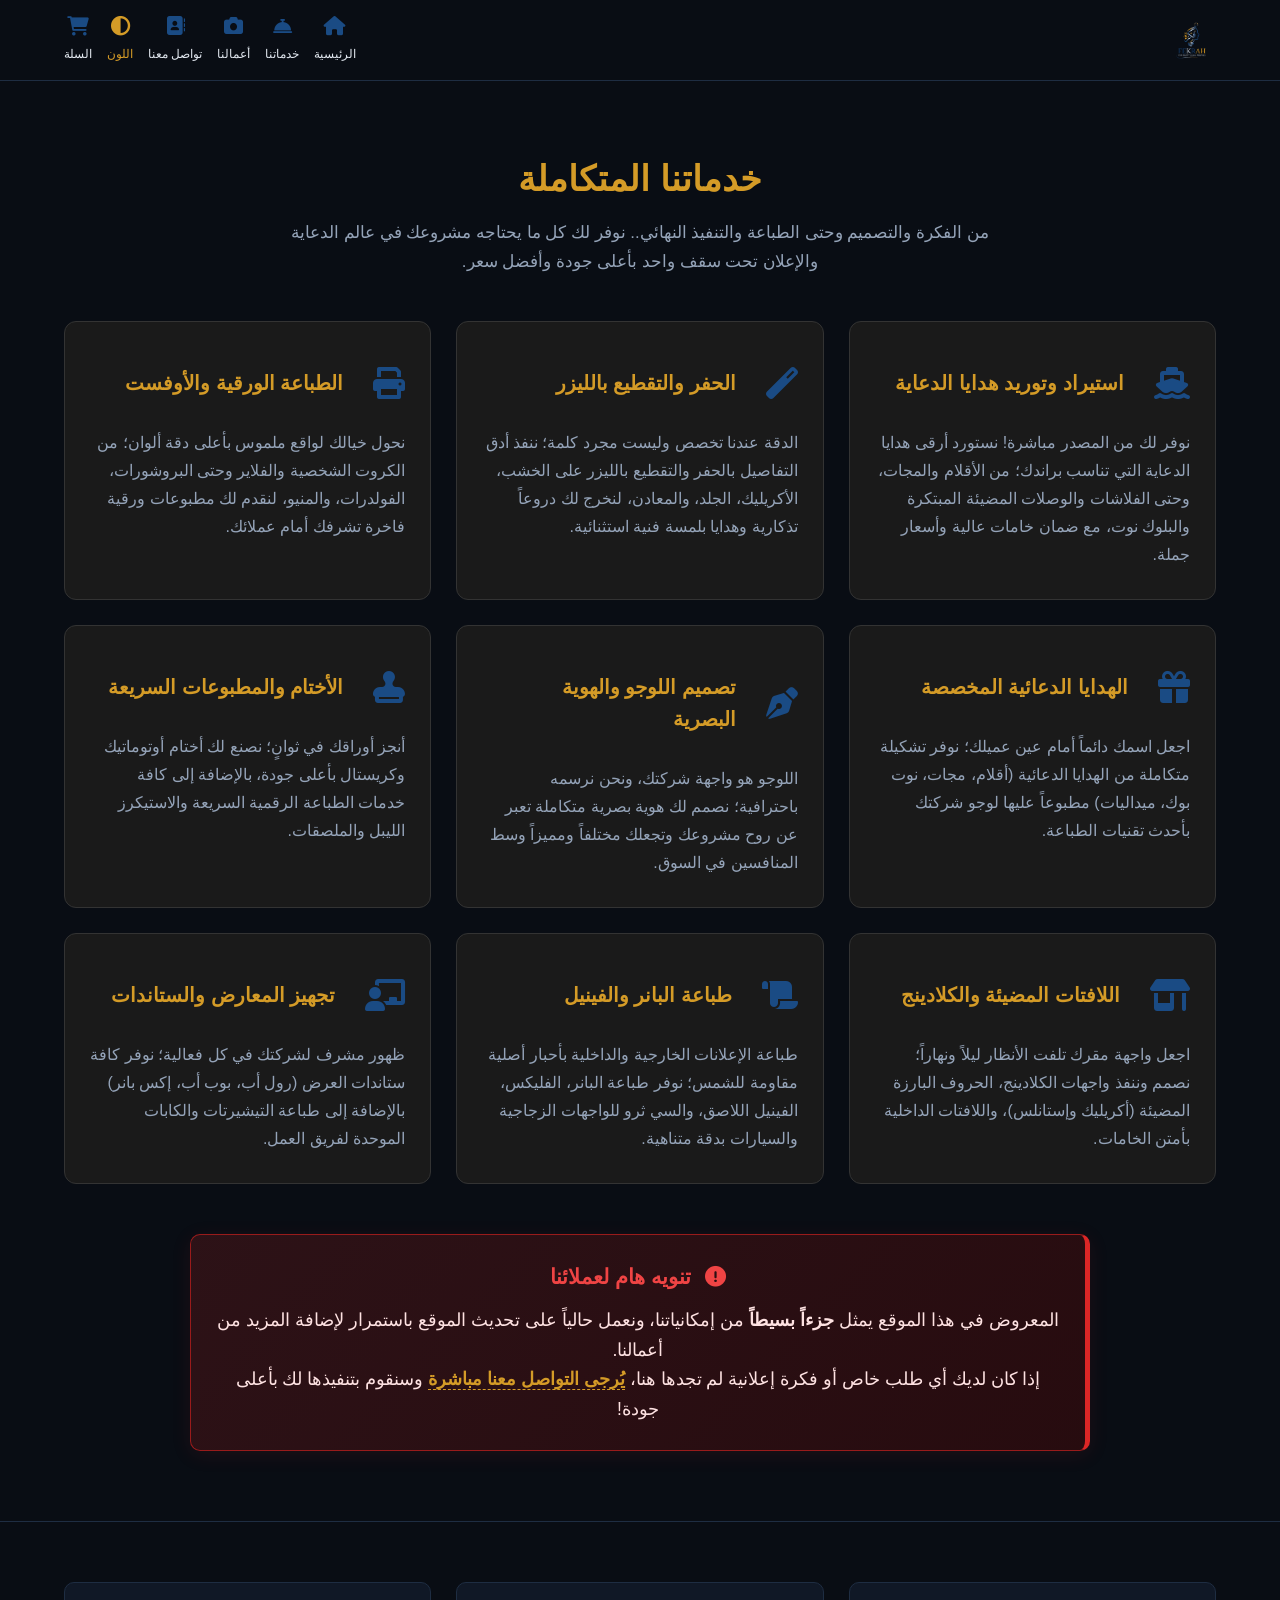
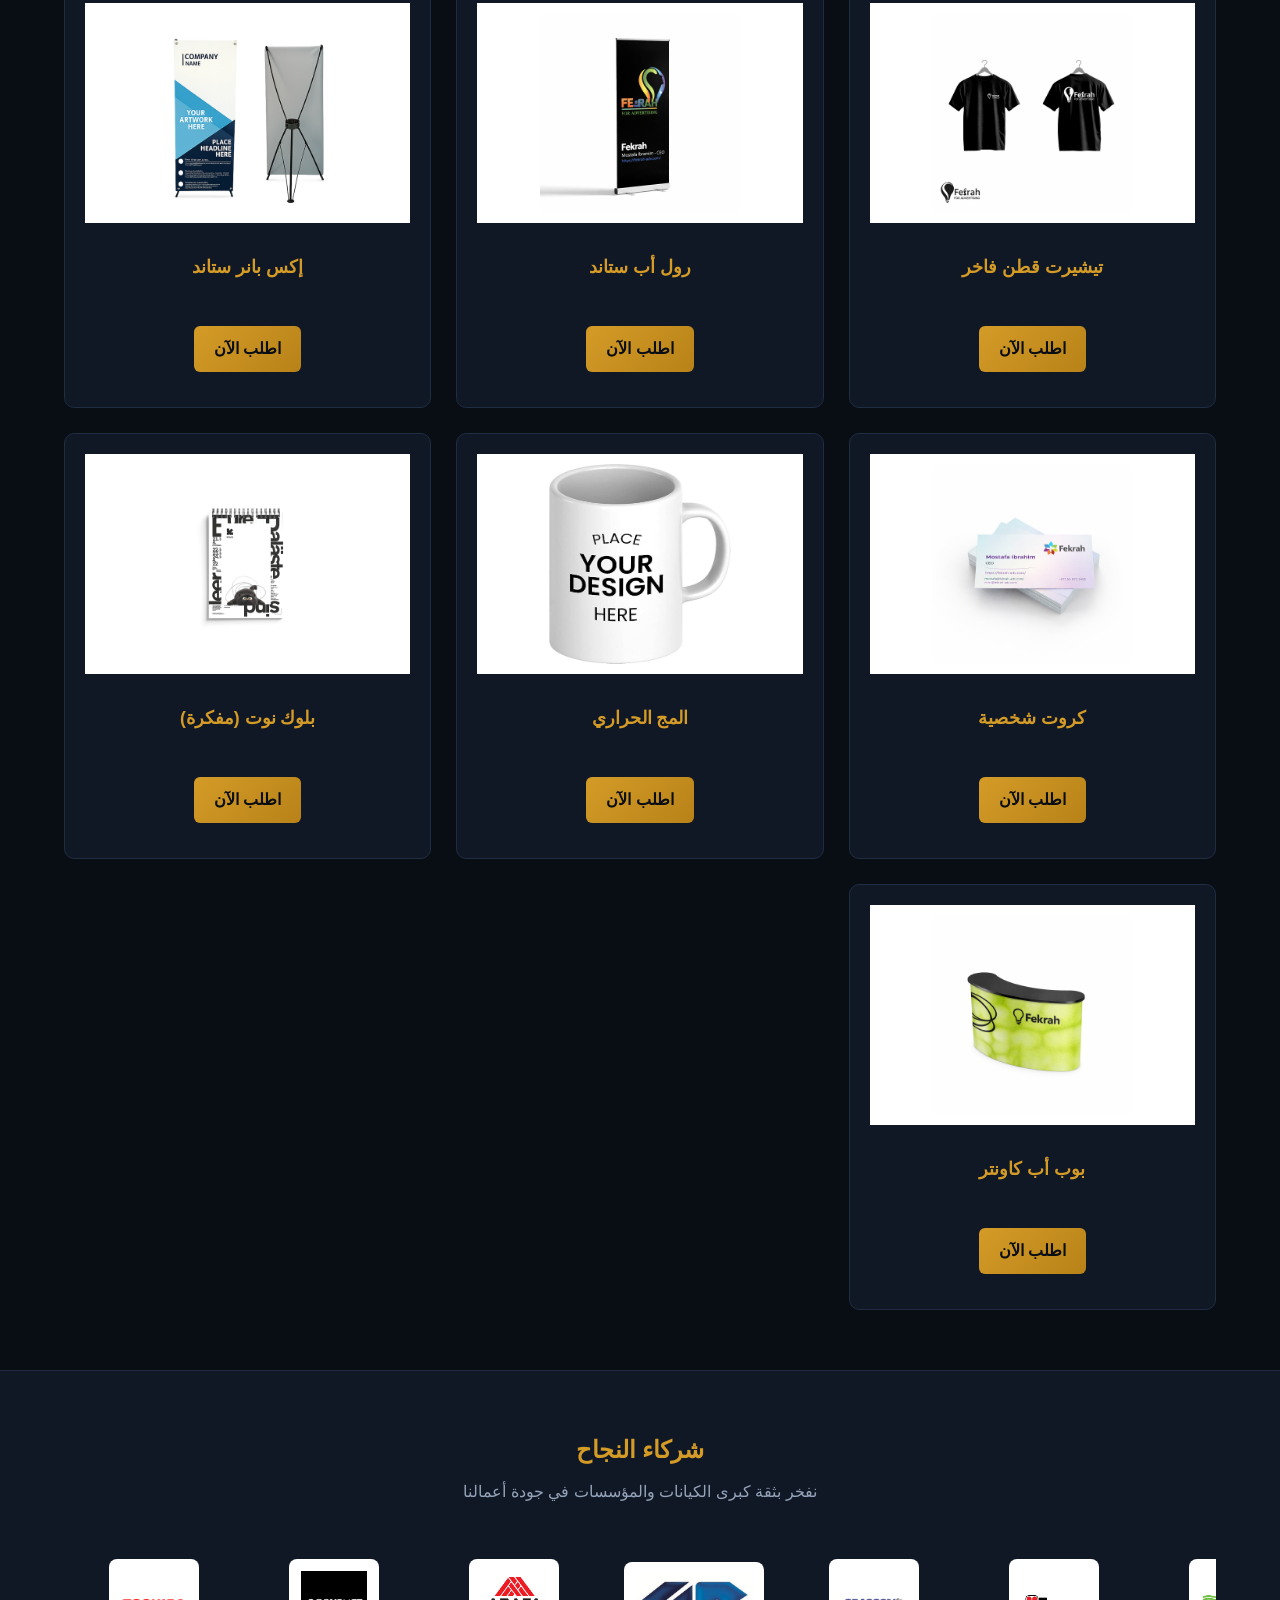
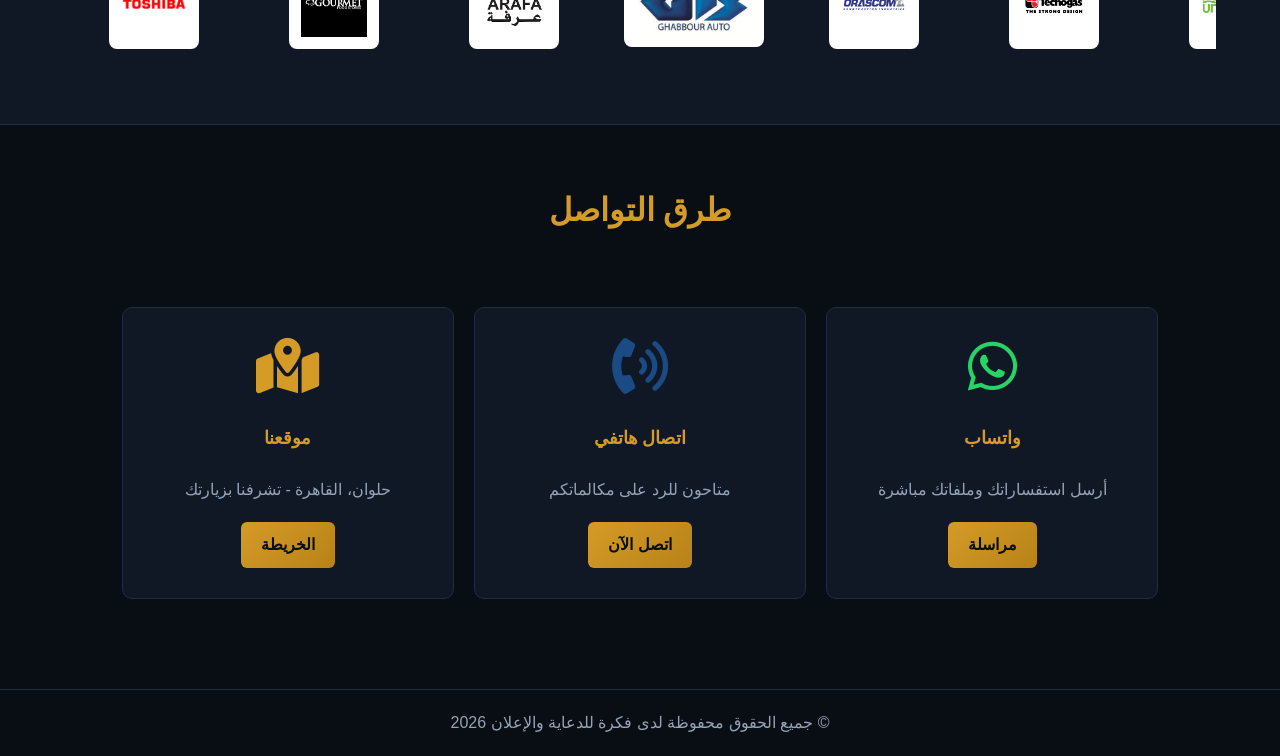
==== commit 0b68d36f: "Update index.html" ====
--- a/index.html
+++ b/index.html
@@ -125,6 +125,20 @@
             background: linear-gradient(135deg, var(--royal-blue), var(--royal-hover)) !important;
             color: #ffffff !important;
             box-shadow: 0 4px 15px rgba(37, 99, 235, 0.3) !important;
+        }
+
+        /* حركة شريط شركاء النجاح */
+        @keyframes marqueeClients {
+            0% { transform: translateX(0); }
+            100% { transform: translateX(-33.3333%); }
+        }
+        #clientsTrack {
+            display: flex;
+            width: max-content;
+            animation: marqueeClients 25s linear infinite;
+        }
+        #clientsTrack:hover {
+            animation-play-state: paused;
         }
 
         /* =========================================
@@ -309,7 +323,10 @@
                     ظهور مشرف لشركتك في كل فعالية؛ نوفر كافة ستاندات العرض (رول أب، بوب أب، إكس بانر) بالإضافة إلى طباعة التيشيرتات والكابات الموحدة لفريق العمل.
                 </p>
             </div>
-<!-- تنويه هام باللون الأحمر العميق -->
+
+        </div>
+
+        <!-- تنويه هام باللون الأحمر العميق -->
         <div style="max-width: 900px; margin: 50px auto 0; padding: 25px; background: linear-gradient(135deg, rgba(127, 29, 29, 0.3), rgba(69, 10, 10, 0.5)); border: 1px solid #991b1b; border-right: 5px solid #dc2626; border-radius: 10px; text-align: center; box-shadow: 0 4px 20px rgba(220, 38, 38, 0.1);">
             <h4 style="color: #ef4444; font-size: 1.3rem; margin-bottom: 12px; font-weight: bold;">
                 <i class="fas fa-exclamation-circle" style="margin-left: 8px;"></i> تنويه هام لعملائنا
@@ -317,7 +334,7 @@
             <p style="color: #fee2e2; font-size: 1.1rem; line-height: 1.7; margin: 0;">
                 المعروض في هذا الموقع يمثل <strong>جزءاً بسيطاً</strong> من إمكانياتنا، ونعمل حالياً على تحديث الموقع باستمرار لإضافة المزيد من أعمالنا.<br>
                 إذا كان لديك أي طلب خاص أو فكرة إعلانية لم تجدها هنا، 
-                <a href="#contact-section" style="color: #d49b27; text-decoration: none; border-bottom: 1px dashed #d49b27; font-weight: bold; transition: 0.3s;">يُرجى التواصل معنا مباشرة</a> 
+                <a href="#contact-section" style="color: var(--gold-main); text-decoration: none; border-bottom: 1px dashed var(--gold-main); font-weight: bold; transition: 0.3s;">يُرجى التواصل معنا مباشرة</a> 
                 وسنقوم بتنفيذها لك بأعلى جودة!
             </p>
         </div>
@@ -332,7 +349,7 @@
       <h2 style="text-align:center; color: var(--gold-main); margin-bottom:10px; direction: rtl;">شركاء النجاح</h2>
       <p style="text-align:center; color: var(--text-muted); margin-bottom:40px; direction: rtl;">نفخر بثقة كبرى الكيانات والمؤسسات في جودة أعمالنا</p>
       <div class="clients-slider" style="overflow: hidden; width: 100%;">
-        <div id="clientsTrack" style="display: flex; width: max-content; animation: marqueeClients 25s linear infinite;">
+        <div id="clientsTrack">
         </div>
       </div>
     </section>
@@ -406,7 +423,7 @@
                 Object.keys(Products).forEach(key => {
                     const p = Products[key];
                     grid.innerHTML += `
-                        <div class="card" style="background-color: var(--bg-card); border: 1px solid var(--border-color); border-radius: 10px; padding: 20px; text-align: center;">
+                        <div class="card" style="background-color: var(--bg-card); border: 1px solid var(--border-color); border-radius: 10px; padding: 20px; text-align: center; transition: all 0.3s ease;">
                             <div class="card-img-container" style="margin-bottom: 15px;">
                                 <img src="${p.images[0]}" alt="${p.name}" style="max-width: 100%; border-radius: 8px;">
                             </div>
@@ -416,7 +433,7 @@
                 });
             }
 
-            // تهيئة شريط عملاء وشركاء النجاح
+            // تهيئة شريط عملاء وشركاء النجاح مع الحركة
             const track = document.getElementById('clientsTrack');
             if (track) {
                 const clientFiles = [
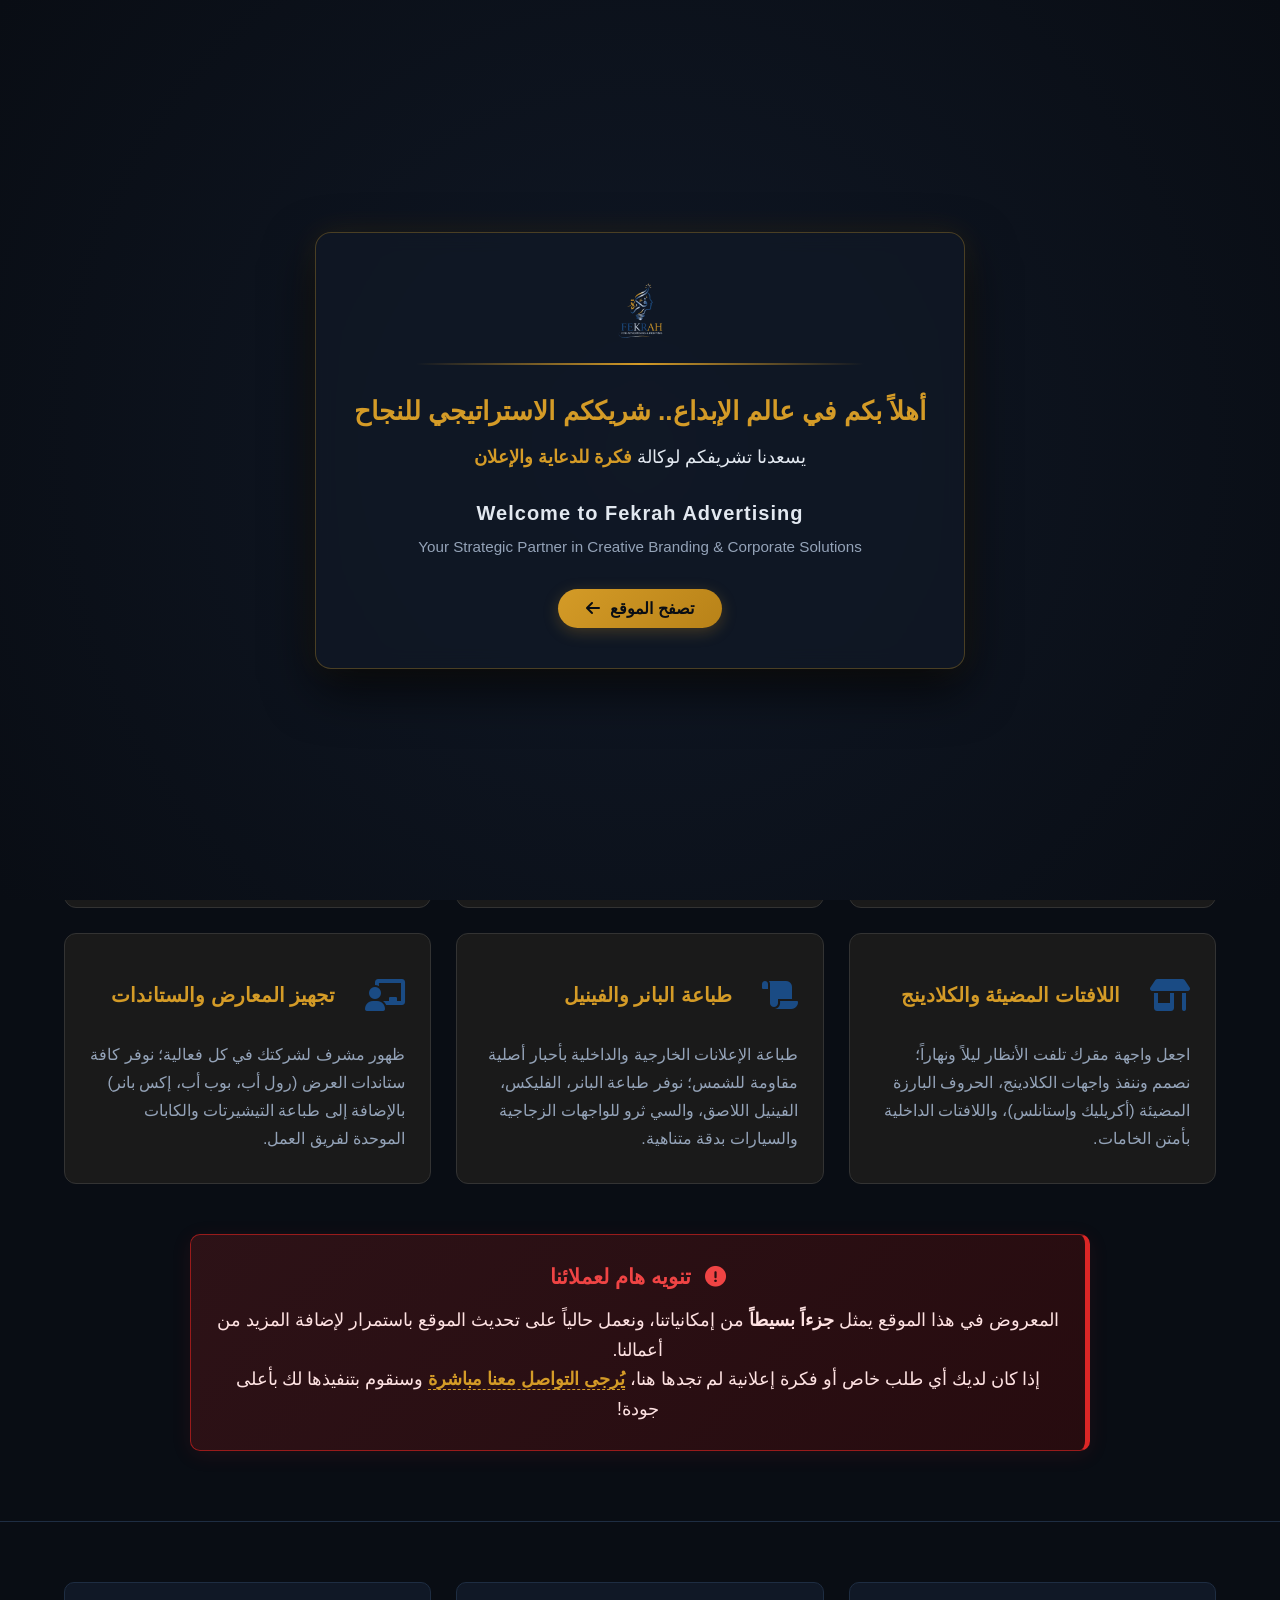
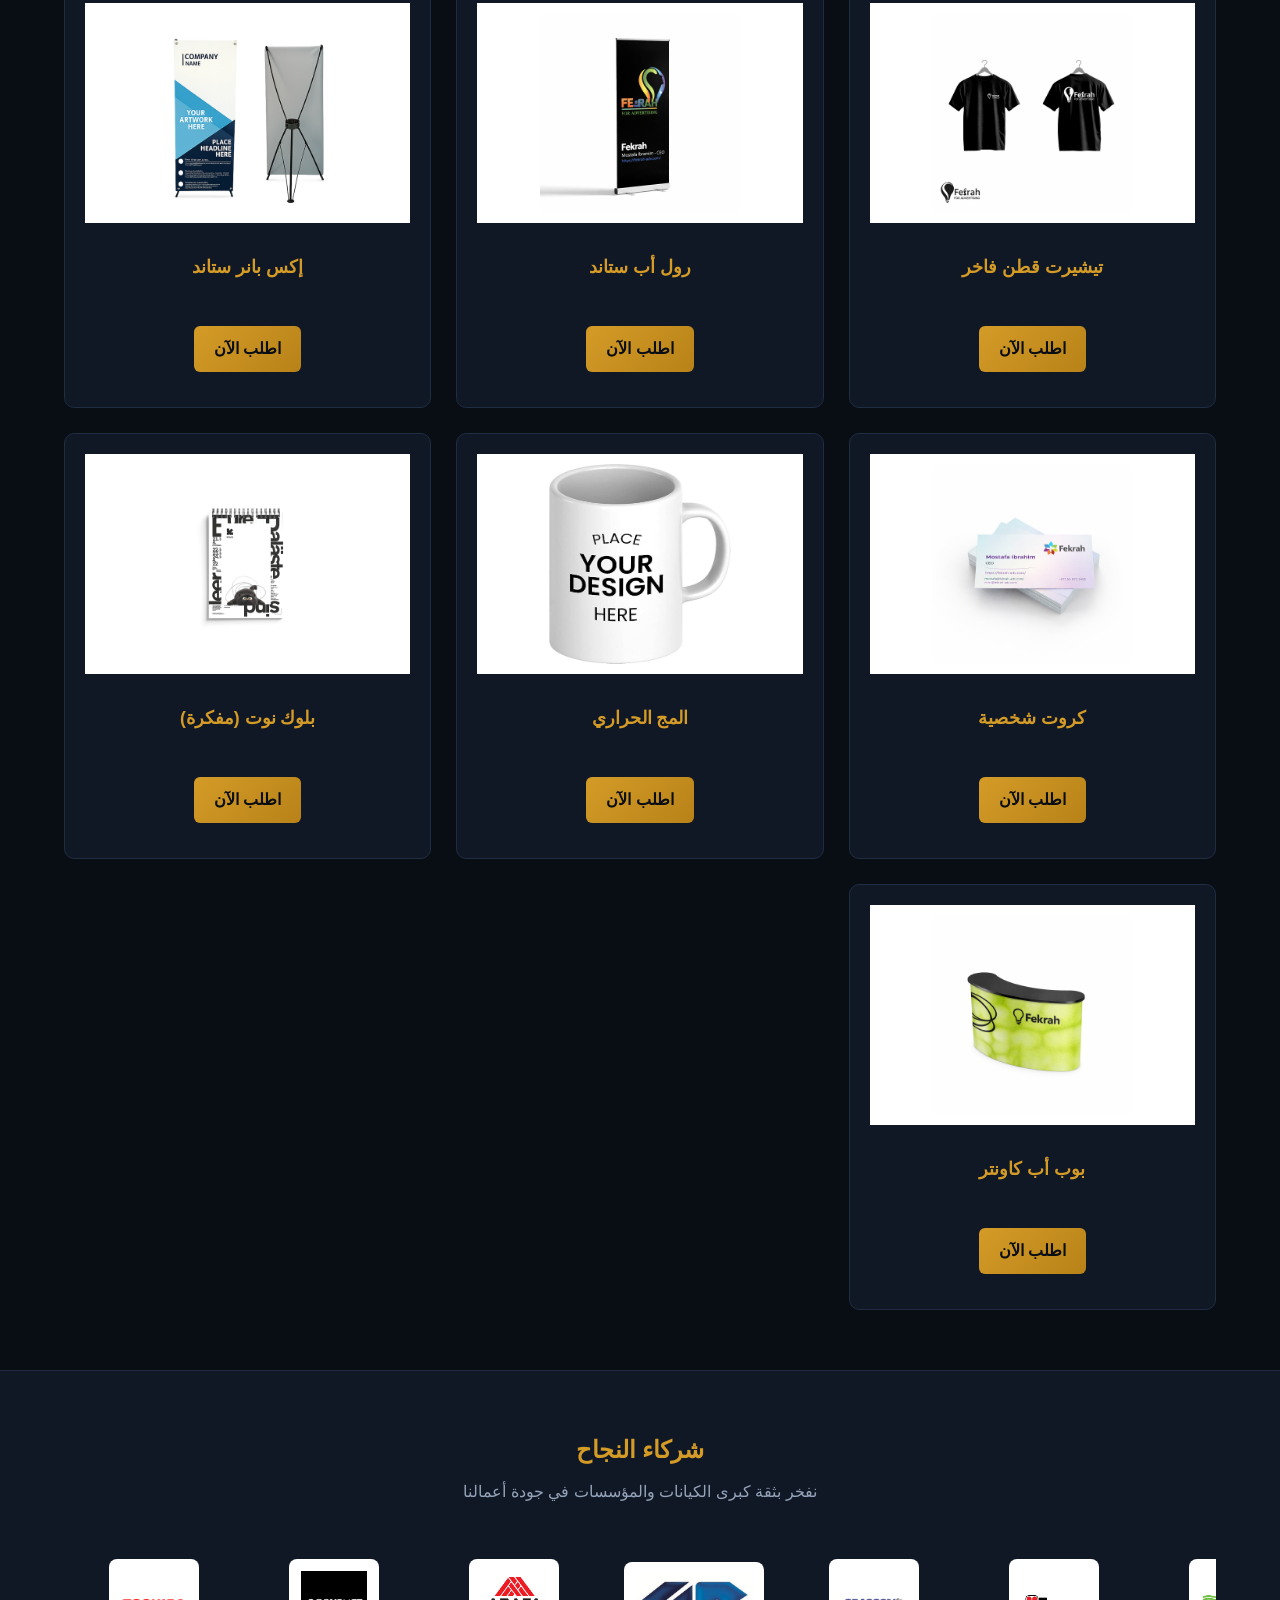
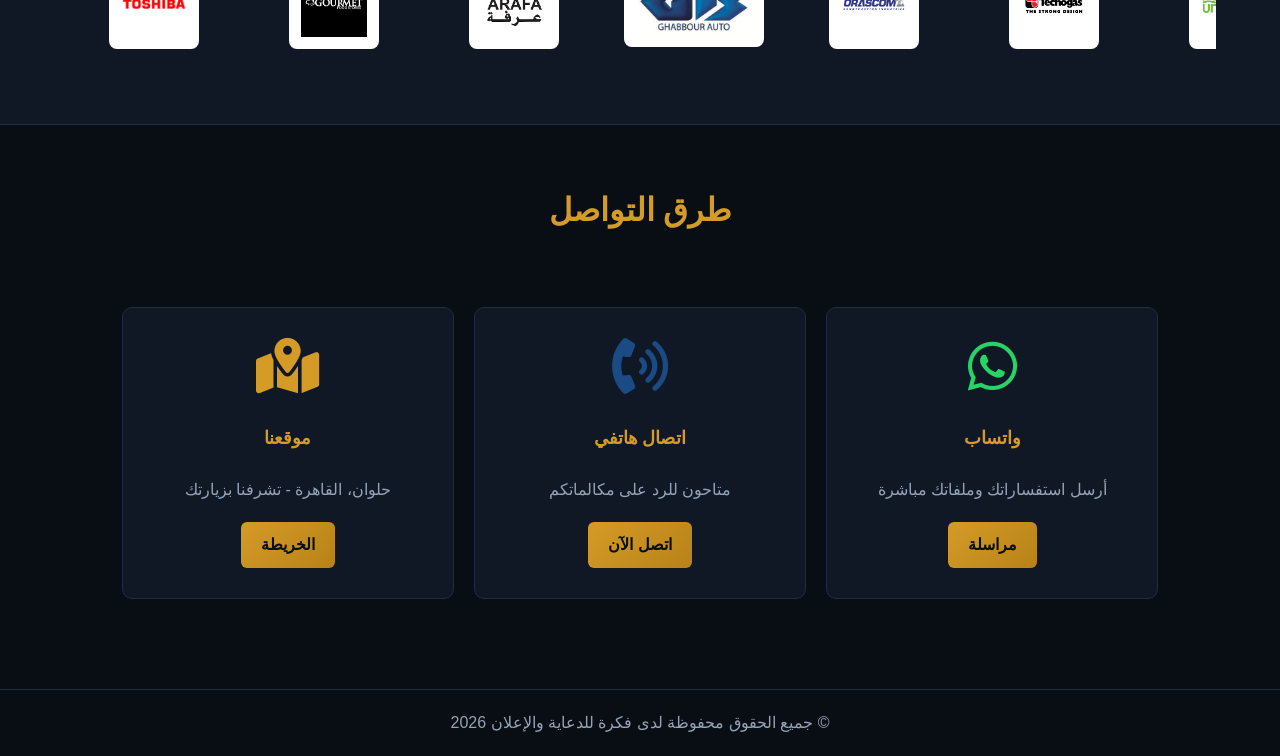
==== commit 0fbe2ae5: "Update index.html" ====
--- a/index.html
+++ b/index.html
@@ -186,6 +186,187 @@
     </style>
 </head>
 <body>
+
+    <!-- بداية شاشة الترحيب الملكية - فكرة للدعاية والإعلان -->
+    <div id="fekrahWelcomeOverlay" class="welcome-overlay">
+        <div class="welcome-box">
+            <div class="welcome-logo-wrapper">
+                <img src="logo-main.png" 
+                     onerror="if(!this.dataset.step){this.dataset.step=1;this.src='logo-main.jpeg';}else if(this.dataset.step==1){this.dataset.step=2;this.src='logo-main.jpg';}else if(this.dataset.step==2){this.dataset.step=3;this.src='assets/images/logo-main.png';}" 
+                     alt="فكرة للدعاية والإعلان" class="welcome-logo">
+            </div>
+            
+            <div class="welcome-divider"></div>
+            
+            <h2 class="welcome-ar">أهلاً بكم في عالم الإبداع.. شريككم الاستراتيجي للنجاح</h2>
+            <p class="welcome-sub-ar">يسعدنا تشريفكم لوكالة <span>فكرة للدعاية والإعلان</span></p>
+            
+            <h3 class="welcome-en">Welcome to Fekrah Advertising</h3>
+            <p class="welcome-sub-en">Your Strategic Partner in Creative Branding & Corporate Solutions</p>
+            
+            <button onclick="closeWelcomeScreen()" class="welcome-skip-btn">
+                تصفح الموقع <i class="fas fa-arrow-left" style="margin-right: 6px;"></i>
+            </button>
+        </div>
+    </div>
+
+    <style>
+        .welcome-overlay {
+            position: fixed;
+            top: 0;
+            left: 0;
+            width: 100%;
+            height: 100%;
+            background: radial-gradient(circle at center, #101826 0%, #090d14 100%);
+            z-index: 999999;
+            display: flex;
+            justify-content: center;
+            align-items: center;
+            padding: 20px;
+            box-sizing: border-box;
+            opacity: 1;
+            transition: opacity 0.8s ease, visibility 0.8s ease;
+        }
+        .welcome-overlay.fade-out {
+            opacity: 0;
+            visibility: hidden;
+            pointer-events: none;
+        }
+        .welcome-box {
+            text-align: center;
+            max-width: 650px;
+            width: 100%;
+            padding: 40px 25px;
+            border: 1px solid rgba(212, 155, 39, 0.3);
+            border-radius: 16px;
+            background: rgba(16, 24, 38, 0.75);
+            backdrop-filter: blur(10px);
+            box-shadow: 0 20px 50px rgba(0, 0, 0, 0.7), 0 0 30px rgba(212, 155, 39, 0.12);
+            animation: cardEntrance 0.9s cubic-bezier(0.22, 1, 0.36, 1) forwards;
+        }
+        .welcome-logo {
+            height: 75px;
+            width: auto;
+            margin: 0 auto 15px;
+            display: block;
+            mix-blend-mode: lighten;
+            animation: logoPulse 2.5s infinite ease-in-out;
+        }
+        .welcome-divider {
+            width: 0;
+            height: 2px;
+            background: linear-gradient(90deg, transparent, #d49b27, transparent);
+            margin: 15px auto 25px;
+            animation: expandLine 1.2s ease forwards 0.3s;
+        }
+        .welcome-ar {
+            color: #d49b27 !important;
+            font-size: 1.65rem;
+            margin: 0 0 10px 0;
+            font-weight: bold;
+            opacity: 0;
+            animation: slideUpFade 0.8s ease forwards 0.4s;
+        }
+        .welcome-sub-ar {
+            color: #e2e8f0 !important;
+            font-size: 1.15rem;
+            margin: 0 0 25px 0;
+            opacity: 0;
+            animation: slideUpFade 0.8s ease forwards 0.6s;
+        }
+        .welcome-sub-ar span {
+            color: #d49b27 !important;
+            font-weight: bold;
+        }
+        .welcome-en {
+            color: #e2e8f0 !important;
+            font-size: 1.25rem;
+            letter-spacing: 1px;
+            margin: 0 0 6px 0;
+            font-family: 'Segoe UI', Tahoma, Geneva, Verdana, sans-serif;
+            direction: ltr;
+            opacity: 0;
+            animation: slideUpFade 0.8s ease forwards 0.8s;
+        }
+        .welcome-sub-en {
+            color: #94a3b8 !important;
+            font-size: 0.95rem;
+            margin: 0 0 30px 0;
+            font-family: 'Segoe UI', Tahoma, Geneva, Verdana, sans-serif;
+            direction: ltr;
+            opacity: 0;
+            animation: slideUpFade 0.8s ease forwards 1s;
+        }
+        .welcome-skip-btn {
+            background: linear-gradient(135deg, #d49b27, #b88218);
+            color: #090d14;
+            border: none;
+            padding: 10px 28px;
+            border-radius: 30px;
+            font-size: 1rem;
+            font-weight: bold;
+            cursor: pointer;
+            transition: all 0.3s ease;
+            opacity: 0;
+            animation: slideUpFade 0.8s ease forwards 1.2s;
+            box-shadow: 0 4px 15px rgba(212, 155, 39, 0.25);
+        }
+        .welcome-skip-btn:hover {
+            transform: translateY(-2px);
+            box-shadow: 0 6px 20px rgba(212, 155, 39, 0.45);
+        }
+        @keyframes cardEntrance {
+            0% { opacity: 0; transform: scale(0.92) translateY(20px); }
+            100% { opacity: 1; transform: scale(1) translateY(0); }
+        }
+        @keyframes expandLine {
+            0% { width: 0; }
+            100% { width: 75%; }
+        }
+        @keyframes slideUpFade {
+            0% { opacity: 0; transform: translateY(15px); }
+            100% { opacity: 1; transform: translateY(0); }
+        }
+        @keyframes logoPulse {
+            0%, 100% { transform: scale(1); filter: drop-shadow(0 0 5px rgba(212, 155, 39, 0.2)); }
+            50% { transform: scale(1.04); filter: drop-shadow(0 0 15px rgba(212, 155, 39, 0.5)); }
+        }
+        @media (max-width: 600px) {
+            .welcome-box { padding: 30px 18px; }
+            .welcome-logo { height: 55px; }
+            .welcome-ar { font-size: 1.3rem; }
+            .welcome-sub-ar { font-size: 1rem; }
+            .welcome-en { font-size: 1.05rem; }
+            .welcome-sub-en { font-size: 0.85rem; }
+        }
+    </style>
+
+    <script>
+        (function() {
+            const overlay = document.getElementById('fekrahWelcomeOverlay');
+            if (sessionStorage.getItem('fekrahWelcomed') === 'true') {
+                overlay.style.display = 'none';
+            } else {
+                document.body.style.overflow = 'hidden';
+                setTimeout(() => {
+                    closeWelcomeScreen();
+                }, 4000);
+            }
+        })();
+
+        function closeWelcomeScreen() {
+            const overlay = document.getElementById('fekrahWelcomeOverlay');
+            if (overlay && !overlay.classList.contains('fade-out')) {
+                overlay.classList.add('fade-out');
+                document.body.style.overflow = '';
+                sessionStorage.setItem('fekrahWelcomed', 'true');
+                setTimeout(() => {
+                    overlay.style.display = 'none';
+                }, 800);
+            }
+        }
+    </script>
+    <!-- نهاية شاشة الترحيب -->
 
     <div id="cartOverlay" class="cart-overlay" onclick="UI.toggleCart(false)"></div>
 
